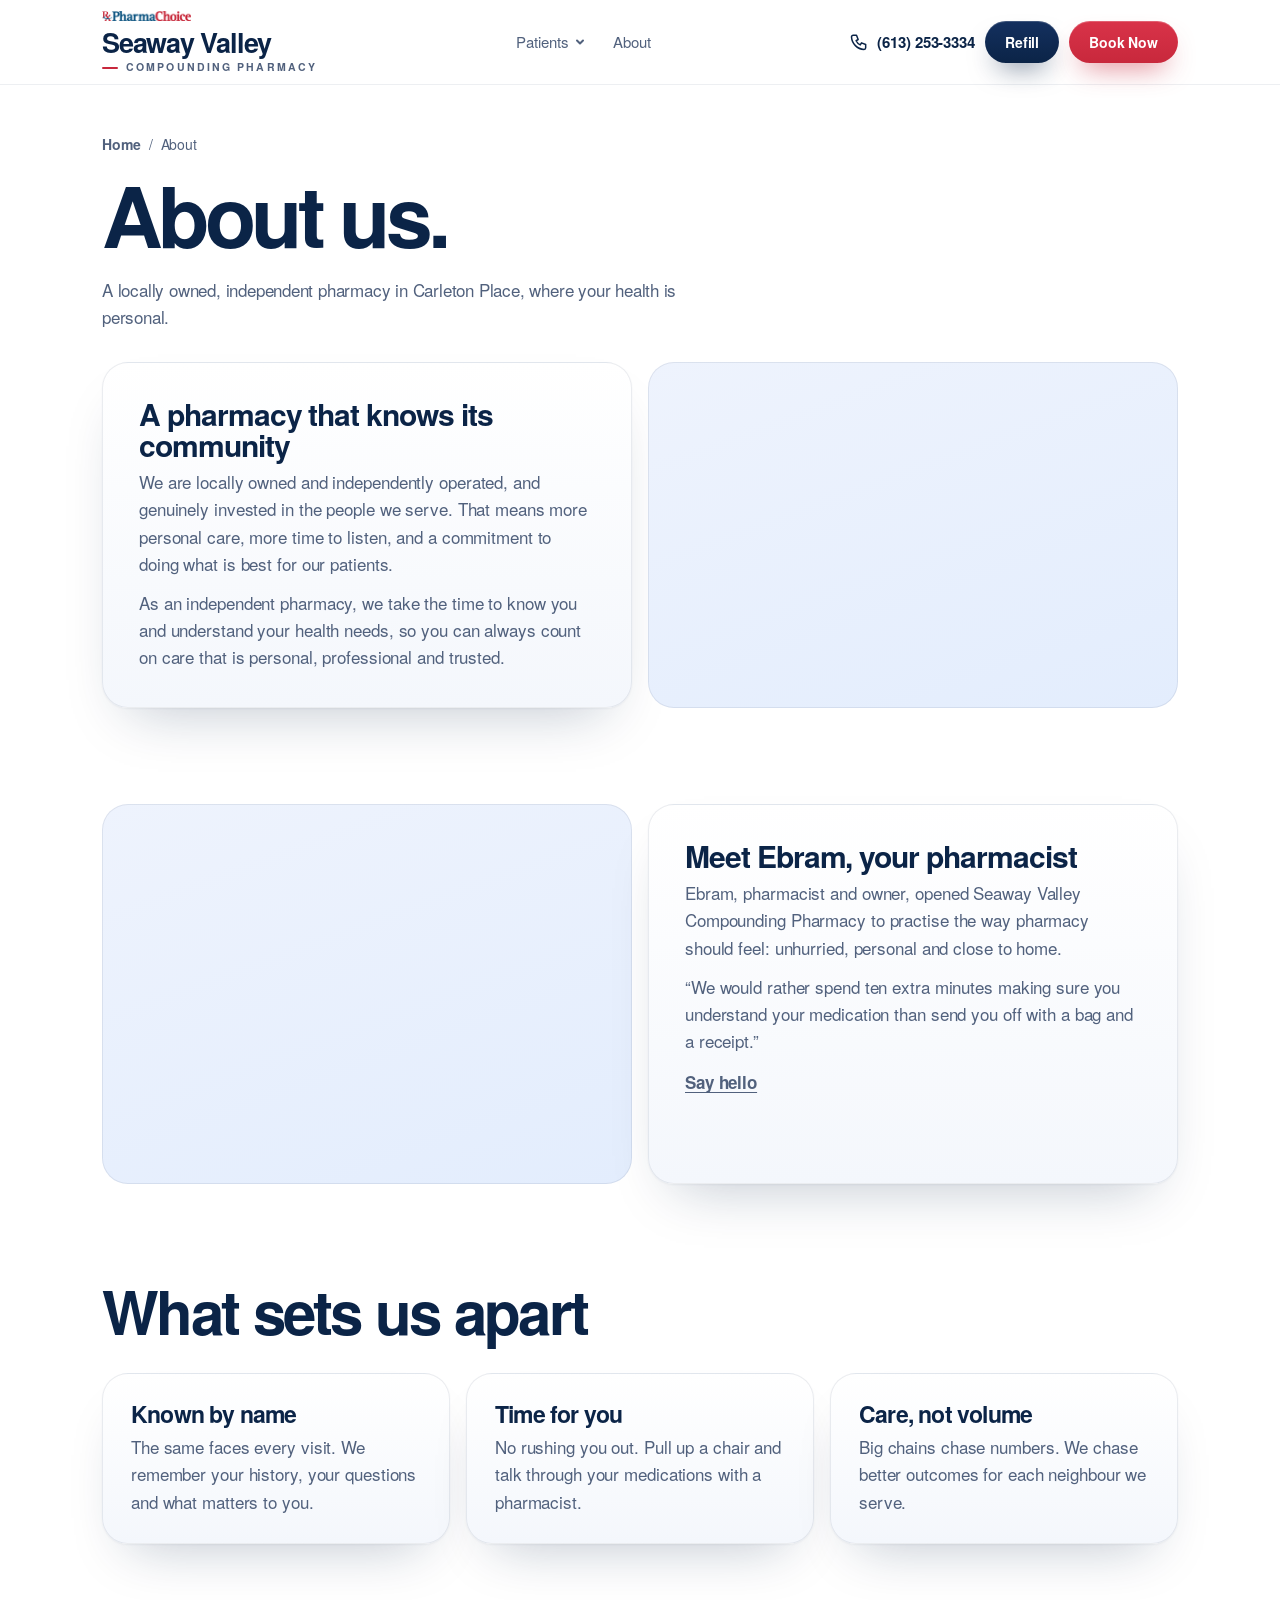
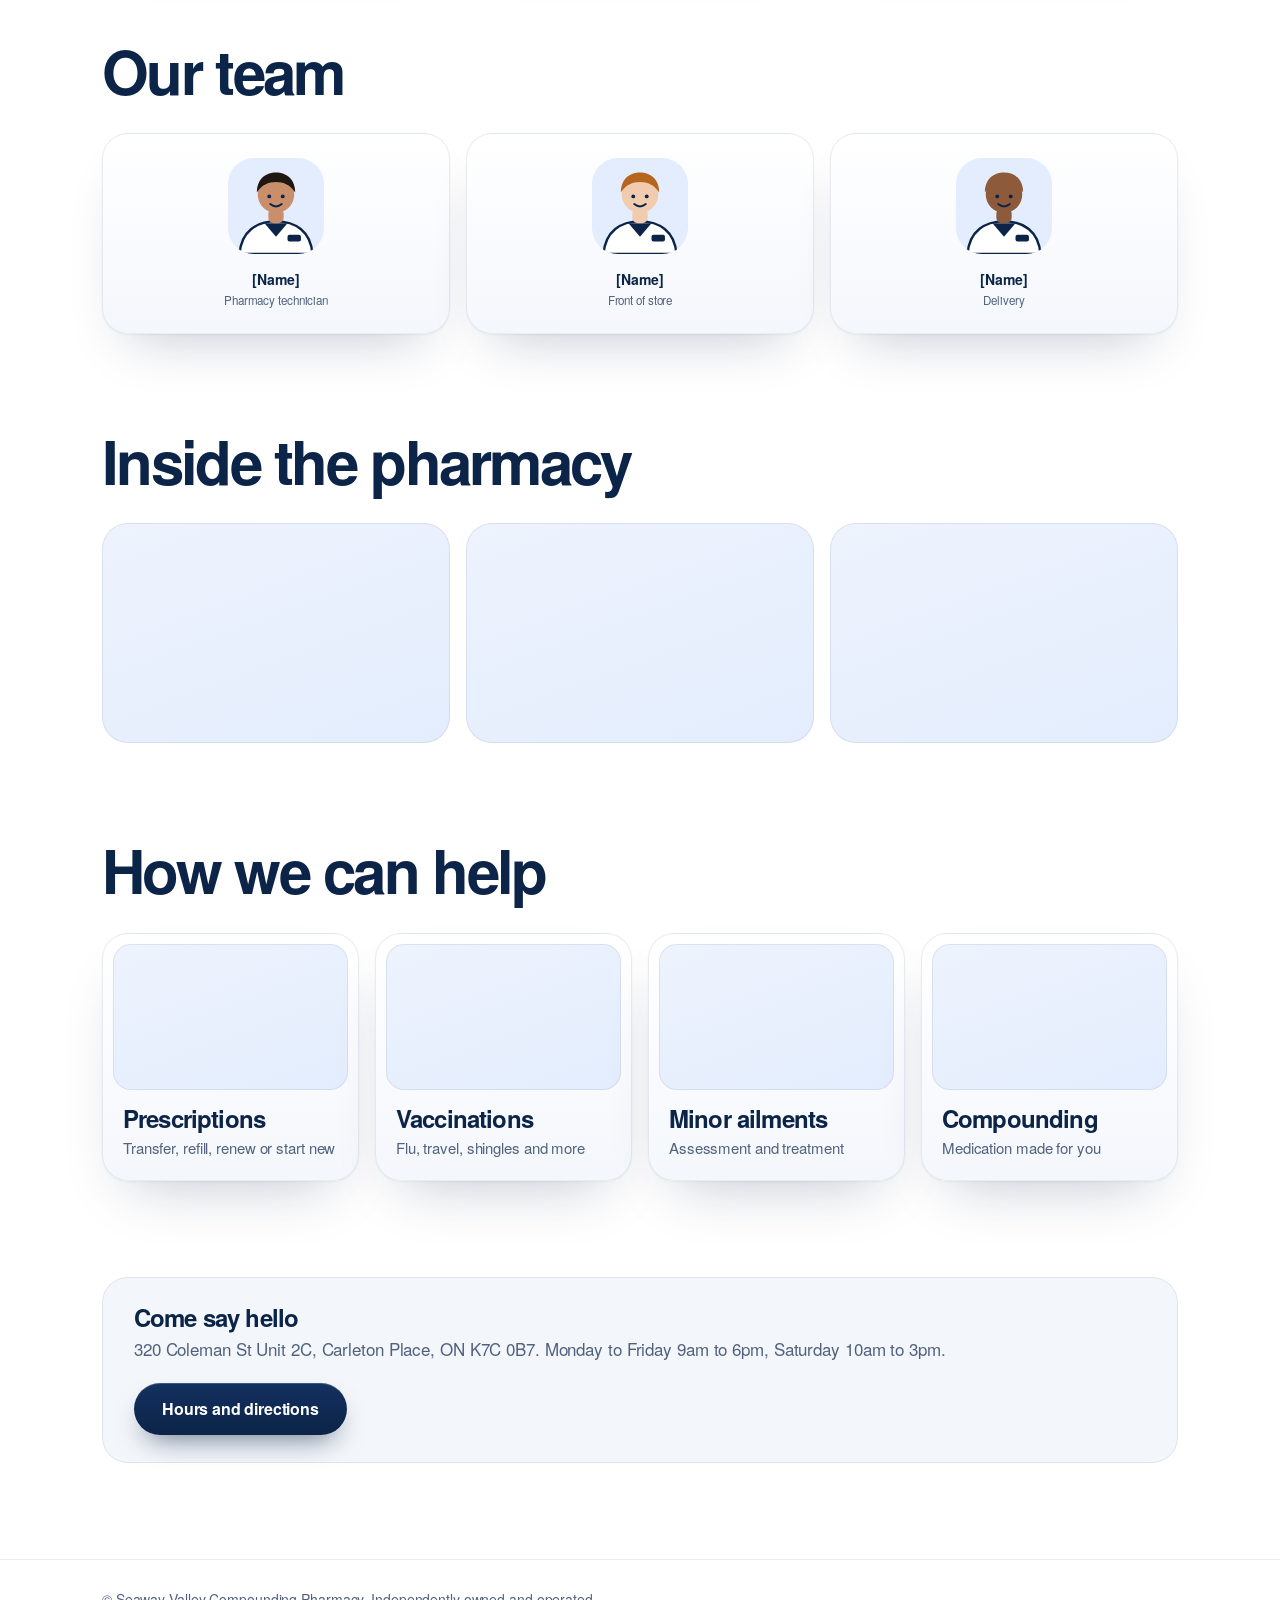
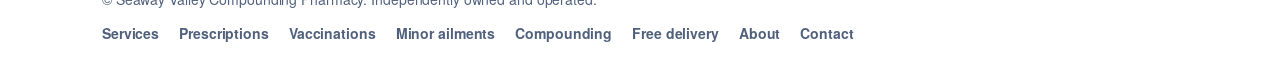
==== about.html @ 81c473bd "Draft: About page; About nav item now a plain link Co-Authored-By: Claude Sonnet 5.5 <noreply@anthro" ====
<!DOCTYPE html>
<html lang="en">
<head>
<meta charset="utf-8">
<meta name="viewport" content="width=device-width, initial-scale=1, viewport-fit=cover">
<title>About | Seaway Valley Compounding Pharmacy</title>
<meta name="description" content="About Seaway Valley Compounding Pharmacy, a locally owned and independent pharmacy in Carleton Place, Ontario.">
<link rel="stylesheet" href="site.css">
</head>
<body>
<svg width="0" height="0" style="position:absolute" aria-hidden="true"><defs>
<symbol id="av" viewBox="0 0 100 100"><path d="M12 100c2-24 18-34 38-34s36 10 38 34z" fill="#fff" stroke="#0B2447" stroke-width="2.5"/><path d="M38 68l12 14 12-14z" fill="#0B2447"/><rect x="42" y="52" width="16" height="16" rx="6" style="fill:var(--skin)"/><circle cx="50" cy="38" r="19" style="fill:var(--skin)"/><path d="M30 36c0-14 9-21 20-21s20 7 20 21c-5-8-12-11-20-11s-15 3-20 11z" style="fill:var(--hair)"/><circle cx="43" cy="40" r="2" fill="#0B2447"/><circle cx="57" cy="40" r="2" fill="#0B2447"/><path d="M44 48q6 5 12 0" stroke="#0B2447" stroke-width="2" fill="none" stroke-linecap="round"/><rect x="62" y="80" width="14" height="7" rx="2" fill="#0B2447"/></symbol>
<symbol id="bottle" viewBox="0 0 160 200"><g transform="translate(66,16)"><rect class="pl" x="-9" y="-5" width="18" height="10" rx="5" fill="#6FA3F5" stroke="currentColor" stroke-width="2"/></g><g transform="translate(88,10)"><rect class="pl d1" x="-9" y="-5" width="18" height="10" rx="5" fill="#E10600"/></g><g transform="translate(100,22)"><rect class="pl d2" x="-9" y="-5" width="18" height="10" rx="5" fill="#fff" stroke="currentColor" stroke-width="2"/></g><g class="bob"><rect x="118" y="12" width="36" height="22" rx="6" fill="#0B2447" transform="rotate(12 136 23)"/></g><rect x="30" y="62" width="100" height="124" rx="16" fill="#fff" fill-opacity=".75" stroke="currentColor" stroke-width="3"/><rect x="40" y="52" width="80" height="14" rx="6" fill="#0B2447"/><rect x="44" y="98" width="72" height="56" rx="6" fill="#0B2447"/><text x="80" y="134" text-anchor="middle" font-family="Fraunces,Georgia,serif" font-size="26" fill="#fff">Rx</text><rect x="60" y="143" width="40" height="3" fill="#E10600"/><circle cx="52" cy="172" r="6" fill="#6FA3F5"/><circle cx="72" cy="174" r="6" fill="#fff" stroke="currentColor" stroke-width="2"/><circle cx="94" cy="172" r="6" fill="#6FA3F5"/><circle cx="112" cy="174" r="6" fill="#fff" stroke="currentColor" stroke-width="2"/></symbol>
<symbol id="flask" viewBox="0 0 100 100"><path d="M27 62h46l11 20c3 6 0 10-6 10H22c-6 0-9-4-6-10z" fill="#6FA3F5"/><path d="M40 14h20v26l24 42c3 6 0 10-6 10H22c-6 0-9-4-6-10l24-42z" fill="none" stroke="currentColor" stroke-width="3" stroke-linejoin="round"/><circle class="b2" cx="40" cy="84" r="3" fill="#fff"/><circle class="b2 d1" cx="54" cy="86" r="3" fill="#fff"/><circle class="b2 d2" cx="66" cy="84" r="3" fill="#fff"/></symbol>
<symbol id="syr" viewBox="0 0 100 100"><g transform="rotate(-35 50 50)"><line x1="4" y1="50" x2="22" y2="50" stroke="currentColor" stroke-width="3" stroke-linecap="round"/><rect x="22" y="40" width="46" height="20" rx="4" fill="#fff" stroke="currentColor" stroke-width="3"/><rect x="26" y="44" width="30" height="12" fill="#6FA3F5"/><g class="pg"><rect x="56" y="43" width="8" height="14" fill="#0B2447"/><line x1="64" y1="50" x2="84" y2="50" stroke="currentColor" stroke-width="3"/><rect x="82" y="40" width="5" height="20" rx="2" fill="currentColor"/></g><circle class="dr" cx="4" cy="58" r="3" fill="#6FA3F5"/></g></symbol>
<symbol id="ecg" viewBox="0 0 100 100"><path d="M6 54h20l8-24 12 46 10-32 6 10h32" fill="none" stroke="currentColor" stroke-width="3" stroke-linecap="round" stroke-linejoin="round" opacity=".2"/><path class="ecg" pathLength="100" d="M6 54h20l8-24 12 46 10-32 6 10h32" fill="none" stroke="currentColor" stroke-width="4" stroke-linecap="round" stroke-linejoin="round"/></symbol>
<symbol id="clip" viewBox="0 0 100 100"><rect x="24" y="16" width="52" height="70" rx="8" fill="#fff" stroke="currentColor" stroke-width="3"/><rect x="38" y="10" width="24" height="12" rx="4" fill="#0B2447"/><path d="M54 42h14M54 58h14M54 74h14" stroke="currentColor" stroke-width="3" stroke-linecap="round" opacity=".35"/><g fill="none" stroke="#0B2447" stroke-width="4" stroke-linecap="round" stroke-linejoin="round"><path class="ck" pathLength="1" d="M33 40l5 5 9-10"/><path class="ck d1" pathLength="1" d="M33 56l5 5 9-10"/><path class="ck d2" pathLength="1" d="M33 72l5 5 9-10"/></g></symbol>
<symbol id="van" viewBox="0 0 100 100"><path class="rd" d="M0 78h100" stroke="currentColor" stroke-width="3" stroke-dasharray="8 8" opacity=".4"/><g class="bob"><rect x="14" y="36" width="48" height="32" rx="5" fill="#0B2447"/><path d="M62 46h14l10 10v12H62z" fill="#0B2447"/><path d="M68 50h7l6 6H68z" fill="#E3EDFD"/><path d="M38 44v16M30 52h16" stroke="#E10600" stroke-width="3"/></g><circle cx="30" cy="70" r="7" fill="currentColor"/><circle cx="72" cy="70" r="7" fill="currentColor"/></symbol>
</defs></svg>

<header><div class="wrap nav">
  <a class="logo" href="index.html" aria-label="Seaway Valley Compounding Pharmacy home"><span class="lg"><img class="lg-pc" src="[data-uri]" alt="PharmaChoice"><span class="lg-n">Seaway Valley</span><span class="lg-s">Compounding Pharmacy</span></span></a>
  <nav class="menu" id="menu" aria-label="Main">
    <div class="dw"><button class="dt" type="button" aria-expanded="false" aria-haspopup="true">Patients<svg viewBox="0 0 10 10"><path d="M2 3.5l3 3 3-3"/></svg></button>
      <div class="dm"><a href="services.html">Services</a><a href="prescriptions.html">Prescriptions</a><a href="vaccinations.html">Vaccinations</a><a href="minor-ailments.html">Minor ailments</a><a href="compounding.html">Compounding</a><a href="free-delivery.html">Free delivery</a></div></div>
    <div class="dw"><a class="dt dl" href="about.html">About</a></div>
    <a class="mobonly first" href="prescriptions.html#refill">Refill a prescription</a><a class="mobonly" href="tel:+16132533334">Call (613) 253-3334</a>
  </nav>
  <div class="navr">
    <a class="navtel" href="tel:+16132533334" aria-label="Call (613) 253-3334"><svg viewBox="0 0 24 24"><path d="M5 4h4l2 5-2.5 1.5a11 11 0 0 0 5 5L15 13l5 2v4a2 2 0 0 1-2 2A16 16 0 0 1 3 6a2 2 0 0 1 2-2z"/></svg><span>(613) 253-3334</span></a>
    <a class="btn pri sm rf-b" href="prescriptions.html#refill">Refill</a>
    <a class="btn bn sm" href="services.html#book">Book Now</a>
    <button class="burger" id="burger" type="button" aria-label="Menu" aria-expanded="false" aria-controls="menu"><svg viewBox="0 0 24 24"><path d="M4 7h16M4 12h16M4 17h16"/></svg></button>
  </div>
</div></header>

<main id="top">
<section class="phero"><div class="wrap"><p class="crumb"><a href="index.html">Home</a><span aria-hidden="true">/</span>About</p><h1>About us.</h1><p class="lead">A locally owned, independent pharmacy in Carleton Place, where your health is personal.</p></div></section><section style="padding-top:0"><div class="wrap"><div class="split"><div class="card big"><h3>A pharmacy that knows its community</h3><p>We are locally owned and independently operated, and genuinely invested in the people we serve. That means more personal care, more time to listen, and a commitment to doing what is best for our patients.</p><p>As an independent pharmacy, we take the time to know you and understand your health needs, so you can always count on care that is personal, professional and trusted.</p></div><div class="phimg" role="img" aria-label="Photo placeholder"></div></div></div></section><section style="padding-top:0"><div class="wrap"><div class="split rev"><div class="phimg tall" role="img" aria-label="Photo of your pharmacist (coming soon)"></div><div class="card big"><h3>Meet Ebram, your pharmacist</h3><p>Ebram, pharmacist and owner, opened Seaway Valley Compounding Pharmacy to practise the way pharmacy should feel: unhurried, personal and close to home.</p><p>&ldquo;We would rather spend ten extra minutes making sure you understand your medication than send you off with a bag and a receipt.&rdquo;</p><p style="margin-top:14px"><a class="tl" href="index.html#contact">Say hello</a></p></div></div></div></section><section style="padding-top:0"><div class="wrap"><div class="sec-h"><h2>What sets us apart</h2></div><div class="cards c3" style="margin-top:32px"><div class="card"><h3>Known by name</h3><p>The same faces every visit. We remember your history, your questions and what matters to you.</p></div><div class="card"><h3>Time for you</h3><p>No rushing you out. Pull up a chair and talk through your medications with a pharmacist.</p></div><div class="card"><h3>Care, not volume</h3><p>Big chains chase numbers. We chase better outcomes for each neighbour we serve.</p></div></div></div></section><section style="padding-top:0"><div class="wrap"><div class="sec-h"><h2>Our team</h2></div><div class="aboutcrew" style="margin-top:32px"><div class="crew">
      <figure><svg viewBox="0 0 100 100" style="--skin:#C98F6B;--hair:#1F1712" aria-hidden="true"><use href="#av"/></svg><figcaption>[Name]<small>Pharmacy technician</small></figcaption></figure>
      <figure><svg viewBox="0 0 100 100" style="--skin:#F1CBAE;--hair:#B5651D" aria-hidden="true"><use href="#av"/></svg><figcaption>[Name]<small>Front of store</small></figcaption></figure>
      <figure><svg viewBox="0 0 100 100" style="--skin:#8D5A3C;--hair:#8D5A3C" aria-hidden="true"><use href="#av"/></svg><figcaption>[Name]<small>Delivery</small></figcaption></figure>
    </div></div></div></section><section style="padding-top:0"><div class="wrap"><div class="sec-h"><h2>Inside the pharmacy</h2></div><div class="cards c3" style="margin-top:32px"><div class="phimg" role="img" aria-label="Photo placeholder"></div><div class="phimg" role="img" aria-label="Photo placeholder"></div><div class="phimg" role="img" aria-label="Photo placeholder"></div></div></div></section><section style="padding-top:0"><div class="wrap"><div class="sec-h"><h2>How we can help</h2></div><div class="svc4" style="margin-top:32px">
<a href="prescriptions.html"><span class="si" role="img" aria-label="Photo placeholder"></span><span class="sb"><h3>Prescriptions</h3><p>Transfer, refill, renew or start new</p></span></a>
<a href="vaccinations.html"><span class="si" role="img" aria-label="Photo placeholder"></span><span class="sb"><h3>Vaccinations</h3><p>Flu, travel, shingles and more</p></span></a>
<a href="minor-ailments.html"><span class="si" role="img" aria-label="Photo placeholder"></span><span class="sb"><h3>Minor ailments</h3><p>Assessment and treatment</p></span></a>
<a href="compounding.html"><span class="si" role="img" aria-label="Photo placeholder"></span><span class="sb"><h3>Compounding</h3><p>Medication made for you</p></span></a>
</div></div></section><section style="padding-top:0"><div class="wrap"><div class="band"><div><h3>Come say hello</h3><p>320 Coleman St Unit 2C, Carleton Place, ON K7C 0B7. Monday to Friday 9am to 6pm, Saturday 10am to 3pm.</p></div><a class="btn pri" href="index.html#contact">Hours and directions</a></div></div></section>
</main>
<footer><div class="wrap fl"><span>© Seaway Valley Compounding Pharmacy. Independently owned and operated.</span><nav aria-label="Footer"><a href="services.html">Services</a><a href="prescriptions.html">Prescriptions</a><a href="vaccinations.html">Vaccinations</a><a href="minor-ailments.html">Minor ailments</a><a href="compounding.html">Compounding</a><a href="free-delivery.html">Free delivery</a><a href="about.html">About</a><a href="index.html#contact">Contact</a></nav></div></footer>
<script src="site.js" defer></script>
</body>
</html>
---- site.css ----
:root{--bg:#fff;--soft:#F3F6FA;--navy:#0B2447;--ink:#0B2447;--mute:#51617D;--line:#E1E7F0;--red:#E10600;--on-navy:#fff;
box-sizing:border-box;padding-top:env(safe-area-inset-top,0px);padding-bottom:env(safe-area-inset-bottom,0px)}
@media (prefers-color-scheme:dark){:root:not([data-theme="light"]){--bg:#08111F;--soft:#0E1A2E;--ink:#EAF0FA;--mute:#9FB0CA;--line:#1D2B45;--navy:#12315F}}
:root[data-theme="dark"]{--bg:#08111F;--soft:#0E1A2E;--ink:#EAF0FA;--mute:#9FB0CA;--line:#1D2B45;--navy:#12315F}
html{scroll-padding-top:env(safe-area-inset-top,0px);scroll-behavior:smooth}
*,*::before,*::after{box-sizing:border-box}
body{margin:0;background:var(--bg);color:var(--ink);font:400 17px/1.6 Manrope,system-ui,sans-serif;-webkit-font-smoothing:antialiased}
h1,h2,h3{font-family:Fraunces,Georgia,serif;font-weight:500;line-height:1.1;margin:0;letter-spacing:-.02em}
p{margin:0}a{color:inherit;text-decoration:none}
.wrap{max-width:1120px;margin:0 auto;padding:0 22px}
section{padding:72px 0}
:focus-visible{outline:3px solid var(--red);outline-offset:3px}

/* nav */
header{position:sticky;top:env(safe-area-inset-top,0px);z-index:10;background:color-mix(in srgb,var(--bg) 90%,transparent);backdrop-filter:blur(12px);border-bottom:1px solid var(--line)}
.nav{display:flex;align-items:center;justify-content:space-between;height:64px}
.logo{display:flex;align-items:center;gap:10px;font:600 19px Fraunces,Georgia,serif;letter-spacing:-.01em}
.logo svg{width:26px;height:26px}
.nav nav{display:none;gap:28px;font-size:15px;font-weight:500;color:var(--mute)}
.nav nav a:hover{color:var(--ink)}
.btn{display:inline-flex;align-items:center;justify-content:center;min-height:48px;padding:0 24px;border-radius:999px;font-weight:700;font-size:16px;transition:transform .2s,background .2s}
.btn.pri{background:var(--navy);color:#fff}.btn.pri:hover{transform:translateY(-2px)}
.btn.sec{border:1.5px solid var(--line);color:var(--ink)}.btn.sec:hover{border-color:var(--ink)}
.btn.sm{min-height:40px;padding:0 18px;font-size:14px}

/* hero */
.hero{padding:56px 0 40px}
.open{display:inline-flex;align-items:center;gap:8px;font-size:14px;font-weight:500;color:var(--mute);background:var(--soft);padding:6px 14px;border-radius:999px}
.open i{width:8px;height:8px;border-radius:50%;background:var(--red);animation:pulse 2s infinite}
@keyframes pulse{50%{opacity:.25}}
.hero h1{font-size:clamp(40px,10vw,76px);margin:22px 0 20px}
.names{position:relative;display:block;height:1.1em;overflow:hidden}
.names span{position:absolute;left:0;top:0;opacity:0;transform:translateY(60%);animation:nm 12s infinite}
.names span:nth-child(2){animation-delay:3s}.names span:nth-child(3){animation-delay:6s}.names span:nth-child(4){animation-delay:9s}
@keyframes nm{0%{opacity:0;transform:translateY(60%)}4%,22%{opacity:1;transform:none}27%,100%{opacity:0;transform:translateY(-60%)}}
.hero p.lead{font-size:19px;color:var(--mute);max-width:520px}
.cta{display:flex;flex-wrap:wrap;gap:12px;margin-top:30px}

/* reasons */
.tiles{display:grid;gap:16px;margin-top:36px}
.tile{background:var(--soft);border-radius:24px;padding:30px}
.tile h3{font-size:25px;margin-bottom:10px}.tile p{color:var(--mute)}
.tile svg{width:34px;height:34px;margin-bottom:22px;stroke:var(--navy);fill:none;stroke-width:1.6;stroke-linecap:round;stroke-linejoin:round}
@media (prefers-color-scheme:dark){:root:not([data-theme="light"]) .tile svg{stroke:#9CC0FF}}
:root[data-theme="dark"] .tile svg{stroke:#9CC0FF}
.sec-h{max-width:640px}.sec-h h2{font-size:clamp(32px,6vw,52px)}
.sec-h p{color:var(--mute);margin-top:14px}

/* compounding */
.comp{background:var(--navy);color:var(--on-navy);border-radius:32px;padding:40px 28px;display:grid;gap:36px;overflow:hidden}
.comp .tag{display:inline-block;font-size:14px;font-weight:700;padding:5px 14px;border:1.5px solid var(--red);color:#fff;border-radius:999px}
.comp h2{font-size:clamp(32px,6vw,54px);margin:18px 0 16px}
.comp p{color:#C5D3EA;max-width:480px}
.comp ul{list-style:none;padding:0;margin:22px 0 28px;display:grid;gap:10px;color:#fff}
.comp li{padding-left:26px;position:relative}
.comp li::before{content:"";position:absolute;left:0;top:.65em;width:12px;height:2px;background:#9CC0FF}
.btn.wht{background:#fff;color:var(--navy)}.btn.wht:hover{transform:translateY(-2px)}
.flask{width:min(100%,300px);margin:0 auto}
.wave{animation:slosh 5s ease-in-out infinite alternate}
.bub{animation:rise 4s ease-in infinite;opacity:0}
.bub:nth-of-type(2){animation-delay:1.3s}.bub:nth-of-type(3){animation-delay:2.6s}
@keyframes slosh{from{transform:translateX(-30px)}to{transform:translateX(0)}}
@keyframes rise{0%{transform:translateY(0);opacity:0}20%{opacity:.9}100%{transform:translateY(-110px);opacity:0}}

/* services */
.svc{display:grid;grid-template-columns:1fr 1fr;gap:12px;margin-top:36px}
.svc div{border:1.5px solid var(--line);border-radius:20px;padding:20px 18px;font-weight:700;font-size:16px;line-height:1.3;transition:border-color .2s,transform .2s}
.svc div:hover{border-color:var(--ink);transform:translateY(-3px)}
.svc small{display:block;font-weight:400;color:var(--mute);font-size:14px;margin-top:6px}

/* pharmacist */
.quote{background:var(--soft);border-radius:32px;padding:40px 28px}
.quote blockquote{margin:0;font:500 clamp(24px,5vw,38px)/1.25 Fraunces,Georgia,serif;letter-spacing:-.01em;max-width:780px}
.quote cite{display:block;margin-top:22px;font:500 15px Manrope,sans-serif;color:var(--mute);font-style:normal}

/* visit */
.visit{display:grid;gap:28px;border-top:1px solid var(--line);padding-top:48px}
.visit h3{font-size:22px;margin-bottom:8px}.visit p{color:var(--mute)}
footer{padding:28px 0 40px;color:var(--mute);font-size:14px;border-top:1px solid var(--line)}

@media (min-width:760px){
.nav nav{display:flex}
.tiles{grid-template-columns:repeat(3,1fr)}
.svc{grid-template-columns:repeat(3,1fr)}
.comp{grid-template-columns:1.2fr 1fr;padding:64px;align-items:center}
.quote{padding:72px}.visit{grid-template-columns:repeat(3,1fr)}
section{padding:96px 0}.hero{padding:96px 0 56px}
}
:root{--sky:#E3EDFD}
@media (prefers-color-scheme:dark){:root:not([data-theme="light"]){--sky:#14264A}}
:root[data-theme="dark"]{--sky:#14264A}
.lead2{color:var(--mute);max-width:520px}
.hero .wrap{display:grid;column-gap:48px;align-content:center}
.hero .wrap>*{grid-column:1;justify-self:start}
.hero .wrap>.store{width:100%;max-width:460px;margin-top:36px;justify-self:center}
.cl{animation:drift 16s ease-in-out infinite alternate}
@keyframes drift{to{transform:translateX(50px)}}
.sw{transform-origin:265px 178px;animation:sway 3s ease-in-out infinite alternate}
@keyframes sway{from{transform:rotate(-8deg)}to{transform:rotate(8deg)}}
.bob{animation:bob 3s ease-in-out infinite}
@keyframes bob{50%{transform:translateY(-5px)}}
.refill{background:var(--soft);border-radius:32px;padding:32px 24px;display:grid;gap:24px;align-items:center}
.refill .bt{width:130px;margin:0 auto}
.refill h2{font-size:clamp(32px,6vw,50px);margin-bottom:12px}
.rf{display:grid;gap:12px;margin-top:22px;max-width:480px}
.rf label{display:grid;gap:6px;font-weight:700;font-size:14px}
.rf input{font:inherit;font-weight:400;min-height:52px;padding:0 16px;border:1.5px solid var(--line);border-radius:14px;background:var(--bg);color:var(--ink);width:100%}
.chips{display:flex;gap:8px}
.chips button{flex:1;min-height:48px;border:1.5px solid var(--line);border-radius:999px;background:var(--bg);color:var(--ink);font:700 15px Manrope,sans-serif;cursor:pointer}
.chips button[aria-pressed=true]{background:var(--navy);color:#fff;border-color:var(--navy)}
.rf .btn{width:100%;border:0;cursor:pointer;font-family:inherit}
.msg{font-weight:500;padding:14px 16px;border-radius:14px;background:var(--bg);animation:open .4s}
.pl{transform-box:fill-box;transform-origin:center;opacity:0;animation:fall 3s ease-in infinite}
.b2{opacity:0;animation:rise2 2.6s ease-in infinite}
.d1{animation-delay:1s}.d2{animation-delay:2s}
@keyframes fall{0%{transform:translateY(0) rotate(0);opacity:0}15%,85%{opacity:1}100%{transform:translateY(110px) rotate(180deg);opacity:0}}
@keyframes rise2{0%{transform:translateY(0);opacity:0}30%{opacity:.9}100%{transform:translateY(-26px);opacity:0}}
.pg{animation:push 1.8s ease-in-out infinite alternate}
@keyframes push{to{transform:translateX(-14px)}}
.dr{animation:drip 1.8s ease-in infinite}
@keyframes drip{0%,40%{transform:translateY(0);opacity:0}55%{opacity:1}100%{transform:translateY(22px);opacity:0}}
.ecg{stroke-dasharray:100;animation:ecg 2.4s linear infinite}
@keyframes ecg{0%{stroke-dashoffset:100}60%{stroke-dashoffset:0}100%{stroke-dashoffset:-100}}
.ck{stroke-dasharray:1;stroke-dashoffset:1;animation:tick 3.6s ease infinite}
@keyframes tick{0%{stroke-dashoffset:1}20%,80%{stroke-dashoffset:0}100%{stroke-dashoffset:1}}
.rd{animation:road 1s linear infinite}
@keyframes road{to{stroke-dashoffset:-16}}
.acc{margin-top:32px;border-top:1.5px solid var(--line)}
.acc details{border-bottom:1.5px solid var(--line)}
.acc summary{list-style:none;cursor:pointer;display:flex;justify-content:space-between;align-items:center;gap:16px;padding:22px 2px;font:500 clamp(22px,4vw,30px)/1.2 Fraunces,Georgia,serif;letter-spacing:-.01em}
.acc summary::-webkit-details-marker{display:none}
.acc summary small{display:block;font:400 15px Manrope,sans-serif;color:var(--mute);margin-top:4px;letter-spacing:0}
.pm{flex:none;width:40px;height:40px;border-radius:50%;border:1.5px solid var(--line);position:relative;transition:.3s}
.pm::before,.pm::after{content:"";position:absolute;left:11px;top:18px;width:16px;height:2px;background:var(--ink);transition:.3s}
.pm::after{transform:rotate(90deg)}
details[open] .pm{background:var(--navy);transform:rotate(180deg)}
details[open] .pm::before,details[open] .pm::after{background:#fff}
details[open] .pm::after{transform:rotate(0)}
.dd{display:flex;gap:20px;align-items:center;padding:0 2px 26px;animation:open .45s ease}
.dd p{color:var(--mute);max-width:560px}
.ill{flex:none;width:96px;height:96px;background:var(--sky);border-radius:24px}
@keyframes open{from{opacity:0;transform:translateY(-8px)}}
.team{display:grid;gap:36px;align-items:center}
.team h2{font-size:clamp(32px,6vw,52px);margin-bottom:14px}
.portrait{position:relative;background:linear-gradient(var(--sky),var(--soft));border-radius:999px 999px 32px 32px;padding:56px 36px 0;max-width:380px;width:100%;margin:0 auto;overflow:hidden;display:flex;align-items:flex-end}
.portrait svg{width:100%;display:block}
.hi{position:absolute;left:50%;top:26px;transform:translateX(-50%);background:var(--navy);color:#fff;padding:8px 16px;border-radius:999px;font-weight:700;font-size:14px;white-space:nowrap;animation:pop .6s .6s both}
@keyframes pop{from{opacity:0;transform:translate(-50%,10px) scale(.8)}}
.crew{display:grid;grid-template-columns:repeat(3,1fr);gap:14px;margin-top:30px}
.crew figure{margin:0;text-align:center}
.crew svg{width:100%;background:var(--sky);border-radius:20px;animation:bob 4s ease-in-out infinite}
.crew figure:nth-child(2) svg{animation-delay:.7s}.crew figure:nth-child(3) svg{animation-delay:1.4s}
.crew figcaption{font-weight:700;font-size:14px;margin-top:8px}.crew small{display:block;font-weight:400;color:var(--mute)}
@media (min-width:760px){
.hero .wrap>.store{grid-column:2;grid-row:1/6;margin:0;align-self:center}
.refill{grid-template-columns:.7fr 1.3fr;padding:56px;gap:48px}.refill .bt{width:100%;max-width:240px}
.team{grid-template-columns:.8fr 1fr;gap:64px}
}
.hero .wrap>img.store{height:auto;aspect-ratio:4/5;object-fit:cover;border-radius:28px;display:block}
.portrait.ph{padding:0;aspect-ratio:4/5}
.portrait.ph img{width:100%;height:100%;object-fit:cover;object-position:50% 30%;display:block}
.portrait .hi{top:auto;bottom:18px}
@media (prefers-reduced-motion:reduce){
*{animation:none!important;transition:none!important;scroll-behavior:auto!important}
.names span:first-child{opacity:1;transform:none}
}

/* --- edits: svg hero + logo image --- */
.hero .wrap>svg.store{height:auto;aspect-ratio:4/5;border-radius:28px;display:block;overflow:hidden}
.nav{height:76px}

/* --- edits: nav dropdowns, photos, ways, ready, contact --- */
.nav .menu{display:none;position:absolute;left:0;right:0;top:100%;flex-direction:column;background:var(--bg);border-bottom:1px solid var(--line);padding:6px 22px 18px;font-size:16px;font-weight:700;color:var(--ink)}
.nav .menu.is-open{display:flex}
.dw{display:block}
.dt{font:inherit;background:none;border:0;padding:12px 0 4px;cursor:pointer;display:flex;align-items:center;gap:6px;font-size:13px;letter-spacing:.06em;text-transform:uppercase;color:var(--mute)}
.dt svg{display:none;width:10px;height:10px;stroke:currentColor;fill:none;stroke-width:2;stroke-linecap:round;stroke-linejoin:round;transition:transform .2s}
.dm{display:grid;padding:0 0 6px}
.dm a{padding:9px 0;font-weight:500;font-size:16px;color:var(--ink)}
.navr{display:flex;align-items:center;gap:12px}
.navtel{display:inline-flex;align-items:center;gap:8px;font-weight:700;font-size:15px;white-space:nowrap}
.navtel svg{width:20px;height:20px;stroke:currentColor;fill:none;stroke-width:1.8;stroke-linecap:round;stroke-linejoin:round}
.navtel span{display:none}
.burger{width:44px;height:44px;border:1.5px solid var(--line);border-radius:50%;background:none;color:var(--ink);display:inline-flex;align-items:center;justify-content:center;cursor:pointer;padding:0}
.burger svg{width:20px;height:20px;stroke:currentColor;stroke-width:2;stroke-linecap:round;fill:none}
@media (min-width:560px){.navtel span{display:inline}}
@media (min-width:760px){
.burger{display:none}
.nav .menu{display:flex;position:static;flex-direction:row;gap:4px;background:none;border:0;padding:0;font-size:15px;font-weight:500;color:var(--mute)}
.dw{position:relative;display:flex;align-items:center;height:76px}
.dt{padding:0 12px;height:100%;font-size:15px;letter-spacing:0;text-transform:none;font-weight:500}
.dt svg{display:block}
.dw:hover .dt,.dw.is-open .dt{color:var(--ink)}
.dw:hover .dt svg,.dw.is-open .dt svg{transform:rotate(180deg)}
.dm{display:none;position:absolute;top:calc(100% - 12px);left:0;min-width:280px;background:var(--bg);border:1px solid var(--line);border-radius:18px;padding:8px;box-shadow:0 18px 40px -18px rgba(11,36,71,.35)}
.dw:hover .dm,.dw.is-open .dm{display:grid}
.dm a{padding:10px 14px;border-radius:12px}
.dm a:hover{background:var(--soft)}
}
/* photos */
.photos{padding:24px 0 0}
.ph3{display:grid;gap:14px}
.ph3 figure{margin:0;aspect-ratio:4/3;border-radius:24px;background:linear-gradient(160deg,var(--sky),var(--soft));border:1.5px dashed var(--line);overflow:hidden}
.ph3 figure img{width:100%;height:100%;object-fit:cover;display:block}
@media (min-width:760px){.ph3{grid-template-columns:repeat(3,1fr)}}
/* four ways */
.ways{display:grid;gap:16px;margin-top:36px}
.way{display:flex;flex-direction:column;background:var(--soft);border-radius:24px;overflow:hidden;transition:transform .2s}
.way:hover{transform:translateY(-4px)}
.way .wimg{background:var(--sky);aspect-ratio:8/5}
.way .wimg svg{width:100%;height:100%;display:block}
.way .wb{padding:22px 22px 24px;display:flex;flex-direction:column;gap:8px;flex:1}
.way h3{font-size:22px}
.way p{color:var(--mute);font-size:15px;line-height:1.5}
.way .go{margin-top:auto;padding-top:10px;font-weight:700;font-size:15px}
@media (min-width:600px){.ways{grid-template-columns:repeat(2,1fr)}}
@media (min-width:1000px){.ways{grid-template-columns:repeat(4,1fr)}}
/* ready */
.ready{background:var(--navy);color:#fff;border-radius:32px;padding:56px 28px;text-align:center}
.ready h2{font-size:clamp(32px,6vw,54px);max-width:720px;margin:0 auto 16px}
.ready p{color:#C5D3EA;max-width:560px;margin:0 auto}
.ready .cta{justify-content:center;margin-top:32px}
.btn.ghost{border:1.5px solid rgba(255,255,255,.55);color:#fff}
.btn.ghost:hover{border-color:#fff;transform:translateY(-2px)}
@media (min-width:760px){.ready{padding:88px 64px}}
/* contact page */
.chero{padding:64px 0 24px}
.chero h1{font-size:clamp(40px,8vw,68px);margin-bottom:18px}
.cgrid{display:grid;gap:16px}
.cstack{display:grid;gap:16px;align-content:start}
.cbox{background:var(--soft);border-radius:24px;padding:24px 26px}
.cbox svg{width:30px;height:30px;margin-bottom:14px;stroke:var(--navy);fill:none;stroke-width:1.6;stroke-linecap:round;stroke-linejoin:round}
@media (prefers-color-scheme:dark){:root:not([data-theme="light"]) .cbox svg{stroke:#9CC0FF}}
:root[data-theme="dark"] .cbox svg{stroke:#9CC0FF}
.cbox h3{font-size:22px;margin-bottom:8px}
.cbox p,.cbox li{color:var(--mute)}
.cbox a{color:var(--ink);font-weight:700;overflow-wrap:anywhere;text-decoration:underline;text-underline-offset:3px;text-decoration-color:var(--line)}
.cbox a:hover{text-decoration-color:var(--ink)}
.hrs{list-style:none;margin:0;padding:0;display:grid;gap:4px}
.hrs li{display:flex;justify-content:space-between;gap:16px}
.cmap{border-radius:28px;overflow:hidden;border:1.5px solid var(--line);min-height:380px;background:var(--soft)}
.cmap iframe{width:100%;height:100%;min-height:380px;border:0;display:block}
@media (min-width:900px){.cgrid{grid-template-columns:1fr 1.15fr;align-items:stretch}.cmap,.cmap iframe{min-height:600px}}

/* reviews */
.stars{display:inline-flex;gap:3px;color:#F5A524}
.stars svg{width:18px;height:18px;fill:currentColor;display:block}
.rv-feat{background:var(--soft);border-radius:32px;padding:32px 26px;margin-top:36px}
.rv-top{display:flex;align-items:center;gap:14px;flex-wrap:wrap}
.rv-av{flex:none;width:48px;height:48px;border-radius:50%;background:var(--navy);color:#fff;display:grid;place-items:center;font:600 19px Fraunces,Georgia,serif}
.rv-who{display:grid;line-height:1.3}
.rv-who b{font-size:16px}
.rv-who small{color:var(--mute);font-size:14px}
.rv-top .stars{margin-left:auto}
.rv-feat blockquote{margin:22px 0 0;font:500 clamp(19px,2.4vw,24px)/1.55 Fraunces,Georgia,serif;letter-spacing:-.005em;max-width:880px}
.rv-src{display:block;margin-top:18px;font-size:14px;color:var(--mute)}
.rv-wrap{position:relative;margin-top:20px}
.rv-track{display:flex;align-items:flex-start;gap:16px;overflow-x:auto;scroll-snap-type:x mandatory;scrollbar-width:none;-webkit-overflow-scrolling:touch;padding:4px 0 6px}
.rv-track::-webkit-scrollbar{display:none}
.rv-card{flex:0 0 min(340px,86%);scroll-snap-align:start;background:var(--soft);border-radius:24px;padding:24px;display:flex;flex-direction:column;gap:14px}
.rv-card p{color:var(--ink);font-size:16px;line-height:1.55}
.rv-card .rv-av{width:40px;height:40px;font-size:16px}
.rv-card .rv-top{flex-wrap:wrap;row-gap:12px}.rv-card .rv-top .stars{margin-left:0;flex-basis:100%}
.rv-card .rv-who b{font-size:15px}
.rv-card .rv-who small{font-size:13px}
.rv-card .stars svg{width:15px;height:15px}
.rv-ctl{display:flex;justify-content:flex-end;gap:10px;margin-top:14px}
.rv-ctl button{width:44px;height:44px;border-radius:50%;border:1.5px solid var(--line);background:var(--bg);color:var(--ink);cursor:pointer;display:grid;place-items:center;padding:0;transition:border-color .2s}
.rv-ctl button:hover{border-color:var(--ink)}
.rv-ctl svg{width:18px;height:18px;stroke:currentColor;fill:none;stroke-width:2;stroke-linecap:round;stroke-linejoin:round}
@media (min-width:760px){.rv-feat{padding:48px 52px}}

/* ===== v3: logo, nav, services, booking ===== */
[hidden]{display:none!important}
html{scroll-padding-top:96px}
.nav{height:84px}
.logo{display:flex;align-items:center}
.lg{display:inline-grid;gap:6px;justify-items:start}
.logo .lg-pc{height:10px;width:auto;justify-self:start;display:block;background:none;padding:0;border-radius:0;margin-bottom:2px}
.lg-n{font-family:Fraunces,Georgia,serif;font-weight:600;font-size:27px;line-height:1;letter-spacing:-.015em;color:#0B2447;white-space:nowrap;font-variation-settings:"opsz" 72}
.lg-s{display:flex;align-items:center;gap:8px;font-family:Manrope,system-ui,sans-serif;font-weight:700;font-size:10.5px;line-height:1;letter-spacing:.2em;text-transform:uppercase;color:#51617D;white-space:nowrap}
.lg-s::before{content:"";flex:none;width:16px;height:2px;border-radius:2px;background:#C8283C}
@media (prefers-color-scheme:dark){:root:not([data-theme="light"]) .lg{background:#fff;border-radius:10px;padding:7px 11px}}
:root[data-theme="dark"] .lg{background:#fff;border-radius:10px;padding:7px 11px}
@media (max-width:420px){.logo .lg-pc{height:8.5px}.lg-n{font-size:21px}.lg-s{font-size:8.6px;letter-spacing:.16em;gap:6px}.lg-s::before{width:11px}.nav{height:72px}}
.dm a{white-space:nowrap}
@media (min-width:760px){.dw{height:84px}.dm{min-width:370px}}
.navr{gap:10px}
.btn.bn{background:#C8283C;color:#fff}.btn.bn:hover{transform:translateY(-2px)}
.navtel span{display:none}
@media (min-width:900px){.navtel span{display:inline}}
.mobonly{display:none}
@media (max-width:559px){
.navr .rf-b,.navr .navtel{display:none}
.mobonly{display:block;padding:11px 0;font-weight:500;font-size:16px;color:var(--ink)}
.mobonly.first{margin-top:10px;border-top:1px solid var(--line);padding-top:16px}
}

/* services rich content */
.dd.rich{align-items:flex-start}
.dc{min-width:0}
.dc p{color:var(--mute);max-width:660px}
.dc p+p{margin-top:12px}
.dc h4{font:700 13px/1.2 Manrope,sans-serif;letter-spacing:.08em;text-transform:uppercase;color:var(--ink);margin:22px 0 10px}
.cats{margin:0;display:grid;gap:12px;max-width:680px}
.cats dt{font-weight:700;color:var(--ink)}
.cats dd{margin:2px 0 0;color:var(--mute)}
.pills{list-style:none;margin:0;padding:0;display:flex;flex-wrap:wrap;gap:8px;max-width:680px}
.pills li{background:var(--soft);border:1.5px solid var(--line);border-radius:999px;padding:6px 14px;font-weight:700;font-size:14px;line-height:1.35}
.bl{list-style:none;margin:0;padding:0;display:grid;gap:10px;max-width:680px}
.bl li{padding-left:22px;position:relative;color:var(--mute)}
.bl li::before{content:"";position:absolute;left:0;top:.75em;width:10px;height:2px;background:var(--navy)}
.bl b{color:var(--ink)}
.fine{font-size:14px;color:var(--mute);border-left:3px solid var(--line);padding-left:12px;margin-top:16px!important}
.dc .btn{margin-top:18px}
.dc a.tl{text-decoration:underline;text-underline-offset:3px;color:var(--ink);font-weight:700}
@media (max-width:640px){.dd.rich{flex-direction:column;gap:14px}}

/* beaker bubbles in the compounding card */
.bbl{opacity:0;animation:bbup 3.4s ease-in infinite}
@keyframes bbup{0%{transform:translateY(0);opacity:0}20%{opacity:.95}100%{transform:translateY(-46px);opacity:0}}
.drp{animation:drp 2.4s ease-in infinite;opacity:0}
@keyframes drp{0%{transform:translateY(0);opacity:0}15%{opacity:1}80%{transform:translateY(26px);opacity:1}100%{transform:translateY(30px);opacity:0}}

/* booking */
.bk{margin-top:32px}
.bkb{padding:6px 2px 32px;animation:open .45s ease}
.bk-cat{font:700 13px/1.2 Manrope,sans-serif;letter-spacing:.08em;text-transform:uppercase;color:var(--mute);margin:28px 0 12px}
.bk-pick>.bk-cat:first-child{margin-top:6px}
.bk-grid{display:grid;grid-template-columns:repeat(auto-fill,minmax(148px,1fr));gap:12px}
.bk-it{display:flex;flex-direction:column;align-items:center;gap:10px;text-align:center;background:var(--bg);border:1.5px solid var(--line);border-radius:20px;padding:16px 10px 14px;color:var(--ink);font:700 14.5px/1.25 Manrope,system-ui,sans-serif;cursor:pointer;transition:border-color .2s,transform .2s}
.bk-it:hover{border-color:var(--ink);transform:translateY(-3px)}
.bk-ic{display:block;flex:none}
.bk-ic svg{width:62px;height:62px;display:block}
.bk-form{max-width:720px;margin:0 auto;scroll-margin-top:110px}
.bk-top{display:flex;align-items:center;justify-content:space-between;gap:14px;flex-wrap:wrap;margin-bottom:18px}
.bk-x{background:none;border:0;color:var(--mute);font:700 14px Manrope,system-ui,sans-serif;cursor:pointer;padding:8px 0}
.bk-x:hover{color:var(--ink)}
.bk-ttl{display:flex;align-items:center;gap:12px}
.bk-ttl .bk-ic svg{width:50px;height:50px}
.bk-ttl b{display:block;font:500 22px/1.15 Fraunces,Georgia,serif}
.bk-ttl small{color:var(--mute);font-size:13px}
.bk-prog{display:grid;gap:7px;font-size:13px;font-weight:700;color:var(--mute);margin-bottom:24px}
.bar{height:6px;border-radius:99px;background:var(--line);overflow:hidden}
.bar i{display:block;height:100%;background:var(--navy);border-radius:99px;transition:width .3s}
.fs{border:0;padding:0;margin:0 0 20px;min-width:0}
.fs legend{font:500 clamp(22px,3.4vw,28px)/1.2 Fraunces,Georgia,serif;letter-spacing:-.01em;padding:0;margin-bottom:6px;outline:none}
.fs legend.sm{font-size:21px}
.hint{font-size:14px;color:var(--mute);margin-bottom:14px}
.opts{display:grid;gap:10px}
.opt{display:flex;gap:12px;align-items:flex-start;padding:13px 16px;border:1.5px solid var(--line);border-radius:16px;cursor:pointer;background:var(--bg);font-weight:500;line-height:1.4;transition:border-color .15s,background .15s}
.opt:hover{border-color:var(--mute)}
.opt input{flex:none;width:20px;height:20px;margin:1px 0 0;accent-color:var(--navy)}
.opt:has(input:checked){border-color:var(--navy);background:var(--soft)}
.opt.long{font-size:14.5px;font-weight:400}
.oth,.fld input,.fld select,.fld textarea{font:inherit;font-weight:400;min-height:50px;padding:0 16px;border:1.5px solid var(--line);border-radius:14px;background:var(--bg);color:var(--ink);width:100%}
.oth{margin-top:2px}
.fld textarea{padding:12px 16px;min-height:90px;resize:vertical}
.fld{display:grid;gap:6px;font-weight:700;font-size:14px;margin-bottom:14px}
.fld small{font-weight:400;color:var(--mute)}
.row2{display:grid;gap:0 14px}
@media (min-width:600px){.row2{grid-template-columns:1fr 1fr}}
.sub{font:700 13px/1.2 Manrope,system-ui,sans-serif;letter-spacing:.08em;text-transform:uppercase;color:var(--mute);margin:8px 0 14px;outline:none}
.err{background:color-mix(in srgb,var(--red) 12%,var(--bg));border:1.5px solid color-mix(in srgb,var(--red) 40%,var(--bg));border-radius:12px;padding:12px 14px;font-weight:700;font-size:14px;margin:6px 0 14px}
.bk-nav{display:flex;justify-content:space-between;gap:12px;margin-top:8px}
.bk-nav .btn{cursor:pointer;font-family:inherit}
.bk-nav .btn.pri{border:0}
.bk-nav .btn.sec{background:none;color:var(--ink)}
.bk-warn{background:var(--soft);border-left:4px solid var(--red);border-radius:12px;padding:12px 16px;font-size:14px;margin-top:18px}
.bk-911{font-size:13px;color:var(--mute);margin-top:20px;text-align:center}
.note{background:var(--soft);border-radius:12px;padding:12px 14px;font-size:14px;margin:14px 0 0}
.done{text-align:center;padding:20px 4px 4px}
.done .bk-ic svg{width:84px;height:84px;margin:0 auto}
.done h3{font-size:clamp(26px,4vw,34px);margin:16px 0 10px}
.done p{color:var(--mute);max-width:520px;margin:0 auto}
.done ul{list-style:none;padding:0;margin:20px auto 0;max-width:420px;text-align:left;display:grid;gap:8px;font-size:15px}
.done li{display:flex;justify-content:space-between;gap:16px;border-bottom:1px solid var(--line);padding-bottom:8px}
.done li span:first-child{color:var(--mute)}
.demo{background:var(--soft);border:1.5px dashed var(--mute);border-radius:12px;padding:12px 14px;font-size:14px;font-weight:700;margin:20px auto 0;max-width:520px}
.done .btn{margin-top:22px;cursor:pointer;font-family:inherit}

/* prescriptions */
.rxb{padding:0;animation:none;margin-top:36px}
.rxg{display:grid;gap:16px}
@media (min-width:600px){.rxg{grid-template-columns:repeat(2,1fr)}}
@media (min-width:1000px){.rxg{grid-template-columns:repeat(4,1fr)}}
.rx-it{display:flex;flex-direction:column;align-items:flex-start;gap:8px;text-align:left;background:var(--soft);border:1.5px solid transparent;border-radius:24px;padding:26px 24px 24px;color:var(--ink);font:inherit;cursor:pointer;transition:transform .2s,border-color .2s}
.rx-it:hover{transform:translateY(-4px);border-color:var(--ink)}
.rx-it .bk-ic svg{width:84px;height:84px;margin-bottom:10px}
.rx-it h3{font-size:23px}
.rx-it p{color:var(--mute);font-size:15px;line-height:1.5}
.rx-it .go{margin-top:auto;padding-top:12px;font-weight:700;font-size:15px}
.gq{margin-bottom:18px}
.ql{font-weight:700;font-size:15px;margin:0 0 8px}
.ql small{font-weight:400;color:var(--mute)}
.gq .hint{margin:-4px 0 10px}
.fs>.fld,.fs>.row2{margin-top:0}

/* appointment time picker */
.slotpick{margin-bottom:6px}
.sp-days{display:grid;grid-template-columns:repeat(auto-fill,minmax(92px,1fr));gap:10px}
.sp-d{display:flex;flex-direction:column;align-items:center;gap:1px;padding:11px 6px;border:1.5px solid var(--line);border-radius:16px;background:var(--bg);color:var(--ink);font:inherit;cursor:pointer;line-height:1.25;transition:border-color .15s,background .15s}
.sp-d b{font-size:13px;letter-spacing:.04em;text-transform:uppercase;color:var(--mute)}
.sp-d span{font-weight:700;font-size:16px}
.sp-d small{font-size:12px;color:var(--mute)}
.sp-d:hover,.sp-t:hover{border-color:var(--mute)}
.sp-d.on,.sp-t.on{border-color:var(--navy);background:var(--navy);color:var(--on-navy,#fff)}
.sp-d.on b,.sp-d.on small{color:inherit;opacity:.85}
.sp-more{margin-top:12px;background:none;border:0;color:var(--ink);font:700 14px Manrope,system-ui,sans-serif;text-decoration:underline;text-underline-offset:3px;cursor:pointer;padding:8px 0}
.sp-times{display:grid;grid-template-columns:repeat(auto-fill,minmax(98px,1fr));gap:10px}
.sp-t{padding:12px 6px;border:1.5px solid var(--line);border-radius:14px;background:var(--bg);color:var(--ink);font:700 15px Manrope,system-ui,sans-serif;cursor:pointer;transition:border-color .15s,background .15s}
.sp-sel{margin-top:16px;font-size:15px;min-height:1.4em}
.slotpick .btn{cursor:pointer;font-family:inherit}
#pmap{position:absolute;inset:0;z-index:0}
.cmap{position:relative}
.cmap #pmap{min-height:380px}
.mfb{position:absolute;inset:0;z-index:2;display:flex;flex-direction:column;align-items:center;justify-content:center;gap:10px;text-align:center;padding:24px;background:var(--soft)}
.mfb[hidden]{display:none!important}
.mfb b{font:500 21px/1.2 Fraunces,Georgia,serif}.mfb span{color:var(--mute)}
.mfb .mb{display:flex;gap:10px;flex-wrap:wrap;justify-content:center;margin-top:8px}
.mfb .btn{cursor:pointer}
.leaflet-container{font-family:Manrope,system-ui,sans-serif}
.mapimg{position:absolute;inset:0;display:block}
.mapimg img{width:100%;height:100%;object-fit:cover;object-position:47% 48%;display:block}
.mapcta{position:absolute;left:50%;bottom:16px;transform:translateX(-50%);background:var(--navy,#0B2447);color:#fff;font-weight:700;font-size:14px;padding:11px 18px;border-radius:999px;box-shadow:0 2px 10px rgba(0,0,0,.3)}


@font-face{font-family:'Helvetica Embedded';font-weight:400 500;font-style:normal;font-display:swap;src:url([data-uri]) format('woff')}
@font-face{font-family:'Helvetica Embedded';font-weight:600 800;font-style:normal;font-display:swap;src:url([data-uri]) format('woff')}
/* ================= OPTION A: modern modules (design layer only) ================= */
@property --sp{syntax:'<number>';inherits:false;initial-value:0}
:root{--hf:"Helvetica Embedded","Helvetica Neue",Helvetica,Arial,sans-serif;--r1:36px;--r2:26px;--ring:rgba(11,36,71,.08);--sh:0 1px 2px rgba(11,36,71,.05),0 28px 56px -28px rgba(11,36,71,.28)}
html body,html body *{font-family:var(--hf)!important}
body{font-size:17px;letter-spacing:-.006em;background:#fff}
h1,h2,h3{font-weight:700;letter-spacing:-.04em;line-height:1.02}
.sec-h h2,.refill h2,.comp h2,.ready h2,.team h2{font-size:clamp(34px,5.6vw,60px);letter-spacing:-.045em}
.sec-h p,.lead,.lead2{letter-spacing:-.012em}

/* glass header + scroll progress */
header{background:rgba(255,255,255,.72);-webkit-backdrop-filter:saturate(1.8) blur(20px);backdrop-filter:saturate(1.8) blur(20px);border-bottom:1px solid rgba(11,36,71,.07)}
header::after{content:"";position:absolute;left:0;bottom:-1px;height:2px;width:calc(var(--p,0)*100%);background:linear-gradient(90deg,#E10600,#C8283C);transition:width .1s linear}
.lg-n{font-weight:700;letter-spacing:-.045em;font-variation-settings:normal;font-size:27px}
.lg-s{letter-spacing:.2em}
.nav .menu{font-weight:500}
.dt{font-weight:500}
.dm{border-radius:22px;border:1px solid var(--ring);box-shadow:0 30px 60px -24px rgba(11,36,71,.4)}
.dm a{border-radius:14px;transition:background .2s,padding .2s}
.dm a:hover{background:var(--sky);padding-left:18px}

/* buttons: weighted pills with a light sweep */
.btn{position:relative;overflow:hidden;min-height:52px;padding:0 28px;font-weight:700;letter-spacing:-.01em;isolation:isolate;transition:transform .25s cubic-bezier(.2,.8,.2,1),box-shadow .25s}
.btn::after{content:"";position:absolute;inset:0;z-index:-1;background:linear-gradient(105deg,transparent 35%,rgba(255,255,255,.28) 50%,transparent 65%);transform:translateX(-120%);transition:transform .7s cubic-bezier(.2,.8,.2,1)}
.btn:hover::after{transform:translateX(120%)}
.btn.pri{background:linear-gradient(180deg,#14305F,#0B2447);box-shadow:0 1px 0 rgba(255,255,255,.18) inset,0 14px 28px -12px rgba(11,36,71,.65)}
.btn.pri:hover{transform:translateY(-3px);box-shadow:0 1px 0 rgba(255,255,255,.18) inset,0 22px 36px -14px rgba(11,36,71,.7)}
.btn.bn{background:linear-gradient(180deg,#D93349,#C8283C);box-shadow:0 1px 0 rgba(255,255,255,.22) inset,0 14px 28px -12px rgba(200,40,60,.7)}
.btn.bn:hover{transform:translateY(-3px)}
.btn.sec{background:rgba(255,255,255,.7);border:1.5px solid rgba(11,36,71,.14);-webkit-backdrop-filter:blur(8px);backdrop-filter:blur(8px)}
.btn.sec:hover{border-color:#0B2447;transform:translateY(-3px)}
.btn.wht{box-shadow:0 18px 30px -14px rgba(0,0,0,.5)}
.btn.sm{min-height:42px;padding:0 20px}

/* hero */
.hero{position:relative;overflow:hidden;padding:64px 0 56px}
.hero::before{content:"";position:absolute;inset:-20% -10% auto -10%;height:120%;z-index:0;pointer-events:none;
 background:radial-gradient(40% 40% at 78% 30%,rgba(111,163,245,.32),transparent 70%),radial-gradient(34% 36% at 18% 20%,rgba(227,237,253,.95),transparent 70%),radial-gradient(30% 30% at 62% 80%,rgba(225,6,0,.07),transparent 70%);
 animation:meshA 18s ease-in-out infinite alternate}
@keyframes meshA{to{transform:translate3d(3%,4%,0) scale(1.08)}}
.hero .wrap{position:relative;z-index:1}
.hero h1{font-size:clamp(46px,9.4vw,112px);letter-spacing:-.06em;line-height:.96;margin:26px 0 22px}
.open{background:rgba(255,255,255,.8);border:1px solid var(--ring);box-shadow:0 8px 20px -12px rgba(11,36,71,.4);font-weight:500;-webkit-backdrop-filter:blur(8px);backdrop-filter:blur(8px)}
.hero p.lead{font-size:20px;line-height:1.5}
.hero .wrap>svg.store{border-radius:44px;box-shadow:0 0 0 1px var(--ring),0 50px 90px -40px rgba(11,36,71,.55);transition:transform .25s ease-out;transform:perspective(1100px) rotateX(var(--rx,0deg)) rotateY(var(--ry,0deg));will-change:transform}
.photos{padding-top:40px}
.ph3 figure{border-radius:var(--r1);border:0;background:linear-gradient(160deg,var(--sky),#fff);box-shadow:inset 0 0 0 1px var(--ring)}

/* shared module surface + cursor spotlight */
.tile,.refill,.way,.rv-feat,.rv-card,.quote,.cbox,.bk-it,.rx-it,.cmap,.bkb,.acc{--sp:0;transition:--sp .35s ease,transform .35s cubic-bezier(.2,.8,.2,1),box-shadow .35s}
.tile,.way,.refill,.rv-feat,.rv-card,.quote,.cbox,.rx-it{
 border-radius:var(--r1);border:1px solid var(--ring);
 background:radial-gradient(360px circle at var(--mx,50%) var(--my,0%),rgba(31,78,156,calc(var(--sp)*.11)),transparent 65%),linear-gradient(180deg,#fff,#F4F7FC);
 box-shadow:0 1px 0 #fff inset,var(--sh)}
.tile:hover,.way:hover,.rv-card:hover,.cbox:hover,.rx-it:hover{--sp:1}
.refill,.rv-feat,.quote{--sp:0}
.refill:hover,.rv-feat:hover,.quote:hover{--sp:1}
.tile{padding:34px 30px}
.tile svg{width:56px;height:56px;padding:15px;margin-bottom:26px;background:var(--sky);border-radius:18px;stroke:#0B2447;transition:transform .4s cubic-bezier(.2,.8,.2,1),background .3s}
.tile:hover svg{transform:rotate(-8deg) scale(1.08);background:#0B2447;stroke:#fff}
.tile h3{font-size:27px;letter-spacing:-.035em}
.tiles{gap:18px}
@media (min-width:760px){.tiles{grid-template-columns:1.25fr 1fr 1fr}.tile:first-child{background:radial-gradient(360px circle at var(--mx,50%) var(--my,0%),rgba(31,78,156,calc(var(--sp)*.12)),transparent 65%),linear-gradient(160deg,#EAF1FD,#fff)}}

/* refill module */
.refill{padding:36px 26px}
.rf input{border-radius:16px;border:1.5px solid rgba(11,36,71,.14);background:#fff;transition:border-color .2s,box-shadow .2s}
.rf input:focus{outline:none;border-color:#0B2447;box-shadow:0 0 0 4px rgba(111,163,245,.35)}
.chips button{transition:background .2s,color .2s,transform .2s}
.chips button:hover{transform:translateY(-2px)}
.msg{border-radius:16px}

/* compounding: moving blue mesh */
.comp{border-radius:44px;border:0;position:relative;
 background:radial-gradient(60% 80% at 85% 10%,rgba(111,163,245,.45),transparent 60%),radial-gradient(50% 70% at 0% 100%,rgba(31,78,156,.7),transparent 65%),#0B2447;
 background-size:140% 140%;animation:meshB 14s ease-in-out infinite alternate;box-shadow:0 60px 100px -50px rgba(11,36,71,.8)}
@keyframes meshB{from{background-position:0% 0%,0% 100%,0 0}to{background-position:100% 30%,30% 70%,0 0}}
.comp .tag{background:rgba(255,255,255,.08);border:1px solid rgba(255,255,255,.25);font-weight:500}
.comp h2{letter-spacing:-.05em}
.comp li{transition:transform .25s}.comp li:hover{transform:translateX(6px)}

/* accordion as stacked panels */
.acc{border:0;margin-top:40px;display:grid;gap:12px;background:none}
.acc details{border:1px solid var(--ring);border-radius:var(--r2);background:linear-gradient(180deg,#fff,#F4F7FC);box-shadow:var(--sh);padding:0 26px;transition:box-shadow .3s,transform .3s}
.acc details:hover{transform:translateY(-2px)}
.acc details[open]{background:#fff;box-shadow:0 1px 0 #fff inset,0 40px 70px -34px rgba(11,36,71,.4)}
.acc summary{padding:26px 0;font-weight:700;letter-spacing:-.035em;font-size:clamp(22px,3.6vw,30px)}
.acc summary small{font-weight:400;letter-spacing:-.005em}
.pm{border-color:rgba(11,36,71,.18);transition:background .3s,transform .4s cubic-bezier(.2,.8,.2,1)}
.ill{border-radius:26px}
.pills li{background:var(--sky);border-color:transparent}

/* four ways */
.ways{gap:18px}
.way{overflow:hidden;transform:perspective(1000px) rotateX(var(--rx,0deg)) rotateY(var(--ry,0deg)) translateY(var(--ty,0px));will-change:transform}
.way:hover{--ty:-6px;transform:perspective(1000px) rotateX(var(--rx,0deg)) rotateY(var(--ry,0deg)) translateY(-6px)}
.way .wimg{background:linear-gradient(160deg,var(--sky),#fff);margin:10px 10px 0;border-radius:26px;overflow:hidden}
.way h3{font-size:24px;letter-spacing:-.035em}
.way .go{display:inline-flex;align-items:center;gap:8px;transition:gap .25s}
.way:hover .go{gap:14px}

/* reviews */
.rv-feat{padding:40px 30px}
.rv-av{background:linear-gradient(160deg,#1F4E9C,#0B2447)}
.rv-feat blockquote{font-weight:500;letter-spacing:-.02em;line-height:1.45}
.rv-card{border-radius:30px}
.rv-ctl button{transition:background .2s,color .2s,transform .2s}
.rv-ctl button:hover{background:#0B2447;color:#fff;transform:scale(1.06)}

/* team */
.portrait{border-radius:999px 999px 44px 44px;box-shadow:0 50px 90px -46px rgba(11,36,71,.6)}
.hi{box-shadow:0 14px 28px -10px rgba(11,36,71,.6)}
.crew svg{border-radius:26px}
.quote{border-radius:44px;padding:44px 30px}
.quote blockquote{font-weight:600;letter-spacing:-.035em;line-height:1.18}

/* ready + contact */
.ready{border-radius:44px;position:relative;background:radial-gradient(60% 90% at 50% 0%,rgba(111,163,245,.4),transparent 65%),#0B2447;box-shadow:0 60px 100px -50px rgba(11,36,71,.8)}
.btn.ghost{background:rgba(255,255,255,.06);-webkit-backdrop-filter:blur(8px);backdrop-filter:blur(8px)}
.cbox{padding:28px}
.cbox svg{width:52px;height:52px;padding:14px;background:var(--sky);border-radius:16px}
.cmap{border-radius:var(--r1);box-shadow:var(--sh)}
footer{border-top:1px solid var(--ring)}

/* booking + prescriptions + time picker */
.bkb{border-radius:var(--r1)}
.bk-it{border-radius:24px;border:1px solid var(--ring);background:linear-gradient(180deg,#fff,#F4F7FC);box-shadow:0 18px 30px -22px rgba(11,36,71,.35);transition:transform .3s cubic-bezier(.2,.8,.2,1),border-color .2s,box-shadow .3s}
.bk-it:hover{transform:translateY(-5px);border-color:#0B2447;box-shadow:0 28px 40px -22px rgba(11,36,71,.45)}
.bk-ic svg{transition:transform .35s cubic-bezier(.2,.8,.2,1)}
.bk-it:hover .bk-ic svg,.rx-it:hover .bk-ic svg{transform:scale(1.1) rotate(-4deg)}
.rx-it{padding:28px 26px 26px}
.rx-it:hover{transform:translateY(-6px)}
.bar{height:8px}.bar i{background:linear-gradient(90deg,#1F4E9C,#0B2447)}
.opt{border-radius:18px;border:1.5px solid rgba(11,36,71,.12);transition:border-color .2s,background .2s,transform .2s}
.opt:hover{transform:translateX(3px)}
.oth,.fld input,.fld select,.fld textarea{border-radius:16px;border:1.5px solid rgba(11,36,71,.14);transition:border-color .2s,box-shadow .2s}
.oth:focus,.fld input:focus,.fld select:focus,.fld textarea:focus{outline:none;border-color:#0B2447;box-shadow:0 0 0 4px rgba(111,163,245,.35)}
.sp-d,.sp-t{border-radius:18px;border:1.5px solid rgba(11,36,71,.12);transition:transform .2s,background .2s,border-color .2s,color .2s}
.sp-d:hover,.sp-t:hover{transform:translateY(-3px);border-color:#0B2447}
.sp-d.on,.sp-t.on{background:linear-gradient(180deg,#14305F,#0B2447);box-shadow:0 14px 24px -12px rgba(11,36,71,.7)}
.done{animation:open .6s cubic-bezier(.2,.8,.2,1)}

/* staggered module entrance (only when script runs, only for module grids) */
.js-a .rvl{opacity:0;transform:translateY(26px) scale(.98)}
.js-a .rvl.in{opacity:1;transform:none;transition:opacity .7s cubic-bezier(.2,.8,.2,1) calc(var(--i,0)*80ms),transform .8s cubic-bezier(.2,.8,.2,1) calc(var(--i,0)*80ms)}
.js-a .way.rvl.in{transition:opacity .7s cubic-bezier(.2,.8,.2,1) calc(var(--i,0)*80ms),transform .8s cubic-bezier(.2,.8,.2,1) calc(var(--i,0)*80ms)}
@media (max-width:759px){.comp,.ready,.quote{border-radius:32px}.hero .wrap>svg.store{border-radius:32px}}
@media (prefers-reduced-motion:reduce){.js-a .rvl{opacity:1!important;transform:none!important}.hero::before,.comp{animation:none!important}}


.hero .wrap>.store{display:block;width:290px;justify-self:center;aspect-ratio:4/5;border-radius:44px;background:linear-gradient(160deg,#EEF3FD,#E3EDFD);box-shadow:0 0 0 1px var(--ring),0 50px 90px -40px rgba(11,36,71,.35)}@media (max-width:759px){.hero .wrap>.store{border-radius:32px;width:calc(100vw - 44px)}}

.rf{max-width:480px}
.rfmore{display:grid;grid-template-rows:0fr;visibility:hidden;opacity:0;transition:grid-template-rows .45s cubic-bezier(.2,.8,.2,1),opacity .35s ease,visibility 0s linear .45s}
.rfmore.rfo{grid-template-rows:1fr;visibility:visible;opacity:1;transition:grid-template-rows .45s cubic-bezier(.2,.8,.2,1),opacity .35s ease .08s,visibility 0s}
.rfmi{overflow:hidden;min-height:0;display:grid;gap:12px}
.rfmi>*{min-width:0}
@media (prefers-reduced-motion:reduce){.rfmore,.rfmore.rfo{transition:none}}
.rf [hidden],.rfq [hidden]{display:none!important}
.rf .opt{display:flex;gap:12px;align-items:center;font-weight:500;font-size:15px;padding:12px 14px;margin:0}
.rf .opt input{margin:0}
.rfq .opts{grid-template-columns:repeat(auto-fit,minmax(190px,1fr));gap:8px}
.refill .bt{align-self:start}

.rf.is-done>*:not(.rdone){display:none!important}
.rf small{font-weight:400;opacity:.7}
.rf .row2{display:grid;gap:12px}
@media (min-width:560px){.rf .row2{grid-template-columns:1fr 1fr}}
.rf textarea{font:inherit;font-weight:400;min-height:92px;padding:12px 16px;border:1.5px solid rgba(11,36,71,.14);border-radius:16px;background:#fff;color:var(--ink);width:100%;resize:vertical}
.rf textarea:focus,.rf input:focus{outline:0;border-color:var(--navy);box-shadow:0 0 0 4px rgba(11,36,71,.08)}
.rfq{border:0;padding:0;margin:6px 0 0;display:grid;gap:10px;min-width:0}
.rfq legend{font-weight:700;font-size:15px;line-height:1.35;padding:0;margin-bottom:8px}
.rfq .opt{background:#fff}
.rfq label:not(.opt){display:grid;gap:6px;font-weight:700;font-size:14px;margin-top:10px}
.rfh{font-weight:700;font-size:14px;margin:14px 0 8px}
.rf .err{margin:0;color:#B3261E;font-weight:600;font-size:14.5px}
.rdone{display:grid;gap:8px;font-size:17px;line-height:1.45}
.rdone .rref{font-size:14px;opacity:.75}
.rdone .btn{width:auto;justify-self:start;margin-top:8px}

@media (max-width:759px){.photos{display:none}}
@media (max-width:759px){
.nav .menu{padding:8px 22px 20px;max-height:calc(100vh - 72px);max-height:calc(100dvh - 72px);overflow-y:auto;background:#fff;box-shadow:0 24px 40px -24px rgba(11,36,71,.35)}
.dw{border-bottom:1px solid var(--line);padding:6px 0 8px}
.dt{padding:12px 0 6px}
.dm{border:0;border-radius:0;box-shadow:none;background:transparent;padding:0;min-width:0;gap:0}
.dm a{white-space:normal;padding:11px 0;border-radius:0;font-size:17px;font-weight:500;line-height:1.3}
.dm a:hover{background:transparent;padding-left:0}
.mobonly.first{margin-top:0;border-top:0;padding-top:14px}
.mobonly{padding:13px 0;font-size:17px}
}
/* ===== multi-page additions ===== */
header .logo{text-decoration:none}
footer .fl{display:flex;flex-wrap:wrap;gap:12px 28px;align-items:center;justify-content:space-between}
footer .fl nav{display:flex;flex-wrap:wrap;gap:8px 20px}
footer .fl a{color:inherit;text-decoration:none;font-weight:600}
footer .fl a:hover{text-decoration:underline}
/* home: service row */
.hero{padding-bottom:32px!important}
.svcw{padding:0 0 24px!important}
.svc4{display:grid;grid-template-columns:repeat(4,1fr);gap:16px}
.svc4 a{display:flex;flex-direction:column;background:linear-gradient(180deg,#fff,#F4F7FC);border:1px solid var(--ring);border-radius:var(--r2);box-shadow:var(--sh);overflow:hidden;color:var(--ink);text-decoration:none;transition:transform .3s cubic-bezier(.2,.8,.2,1),box-shadow .3s}
.svc4 a:hover{transform:translateY(-5px);box-shadow:0 1px 2px rgba(11,36,71,.05),0 36px 60px -28px rgba(11,36,71,.4)}
.svc4 .si{display:block;aspect-ratio:16/10;margin:10px 10px 0;border-radius:calc(var(--r2) - 8px);background:linear-gradient(160deg,#EEF3FD,#E3EDFD);box-shadow:inset 0 0 0 1px var(--ring)}
.svc4 .sb{display:block;padding:16px 20px 22px}
.svc4 h3{font-size:24px;letter-spacing:-.035em}
.svc4 p{font-size:15px;line-height:1.4;color:var(--mute);margin:6px 0 0}
@media (max-width:900px){.svc4{grid-template-columns:repeat(2,1fr);gap:12px}.svc4 h3{font-size:20px}.svc4 p{font-size:14px}.svc4 .sb{padding:12px 14px 16px}}
/* page hero */
.phero{padding:48px 0 32px}
.phero .crumb{display:flex;gap:8px;font-size:14px;color:var(--mute);margin:0 0 18px}
.phero .crumb a{color:inherit;text-decoration:none;font-weight:600}.phero .crumb a:hover{text-decoration:underline}
.phero h1{font-size:clamp(42px,7.4vw,84px);letter-spacing:-.055em;line-height:.98;margin:0 0 20px}
.phero .lead{max-width:620px;color:var(--mute)}
.phero.cp{padding-bottom:40px}.phero.cp .comp h1{font-size:clamp(34px,5.4vw,60px);letter-spacing:-.05em;line-height:1.02;margin:18px 0 16px;color:#fff}
.phero.cp .comp .btn{margin-top:6px}
/* cards */
.cards{display:grid;gap:16px}
.cards.c3{grid-template-columns:repeat(3,1fr)}.cards.c2{grid-template-columns:repeat(2,1fr)}
@media (max-width:900px){.cards.c3,.cards.c2{grid-template-columns:1fr}}
.card{display:block;color:var(--ink);text-decoration:none;background:linear-gradient(180deg,#fff,#F4F7FC);border:1px solid var(--ring);border-radius:var(--r2);box-shadow:var(--sh);padding:28px}
.card h3{font-size:23px;letter-spacing:-.035em;margin-bottom:8px}
.card p{color:var(--mute);margin:0}.card p+p{margin-top:12px}
.card .n{display:inline-grid;place-items:center;width:38px;height:38px;border-radius:50%;background:var(--navy);color:#fff;font-weight:700;margin-bottom:18px}
a.card{transition:transform .3s cubic-bezier(.2,.8,.2,1),box-shadow .3s}
a.card:hover{transform:translateY(-4px)}
a.card .arrow{display:inline-block;margin-top:16px;font-weight:700}
.card.big{padding:36px}.card.big h3{font-size:30px}
.split{display:grid;grid-template-columns:1fr 1fr;gap:16px;align-items:stretch}
@media (max-width:900px){.split{grid-template-columns:1fr}.split.rev .phimg{order:2}}
.phimg{min-height:220px;border-radius:var(--r2);background:linear-gradient(160deg,#EEF3FD,#E3EDFD);box-shadow:inset 0 0 0 1px var(--ring)}
.band{display:flex;flex-wrap:wrap;gap:20px;align-items:center;justify-content:space-between;background:var(--soft);border-radius:var(--r2);padding:28px 32px;box-shadow:inset 0 0 0 1px var(--ring)}
.band h3{font-size:24px;letter-spacing:-.035em}.band p{margin:6px 0 0;color:var(--mute)}
.tl{font-weight:700;text-decoration:underline;text-underline-offset:3px}
/* vaccine modules */
.vxg{display:grid;grid-template-columns:repeat(2,1fr);gap:12px;align-items:start}
@media (max-width:900px){.vxg{grid-template-columns:1fr}}
.vx{border:1px solid var(--ring);border-radius:var(--r2);background:linear-gradient(180deg,#fff,#F4F7FC);box-shadow:var(--sh)}
.vx summary{list-style:none;display:flex;align-items:center;gap:16px;padding:16px 20px;cursor:pointer}
.vx summary::-webkit-details-marker{display:none}
.vx .bk-ic svg{width:60px;height:60px;display:block}
.vx .vt{flex:1;min-width:0}
.vx h3{font-size:20px;letter-spacing:-.03em;margin:0}
.vx small{display:block;color:var(--mute);font-size:14px;line-height:1.4;margin-top:4px;font-weight:400}
.vx .vb{padding:0 22px 22px}
.vx dl{margin:0;display:grid;gap:12px}
.vx dt{font-weight:700;font-size:13px;color:var(--mute);letter-spacing:.02em}
.vx dd{margin:2px 0 0}
.vx .fine{margin:14px 0 16px}
.vx[open]{background:#fff;box-shadow:0 1px 0 #fff inset,0 36px 60px -34px rgba(11,36,71,.4)}
.fine{font-size:14px;color:var(--mute)}
/* delivery module */
.ready.deliv{display:grid;grid-template-columns:1.05fr 1fr;gap:32px;align-items:center;text-align:left;padding:56px}
.ready.deliv h2{margin:0 0 16px;max-width:none}
.ready.deliv p{margin:0;max-width:480px}
.ready.deliv .cta{justify-content:flex-start}
.truck{width:100%;height:auto;display:block;border-radius:28px;overflow:hidden;background:linear-gradient(180deg,rgba(111,163,245,.28),rgba(111,163,245,.06))}
@media (max-width:900px){.ready.deliv{grid-template-columns:1fr;padding:36px 24px;gap:24px}}
/* contact: one compact module */
.cone{padding:8px 28px}
.cone .crow{display:grid;grid-template-columns:34px 1fr;column-gap:16px;align-items:start;padding:18px 0;border-bottom:1px solid var(--line)}
.cone .crow:last-child{border-bottom:0}
.cone .crow svg{width:34px!important;height:34px!important;padding:7px!important;margin:0!important;box-sizing:border-box;grid-row:1/4;background:var(--sky);border-radius:11px}
.cone .crow h3{font-size:19px!important;margin:0 0 4px!important}
.cone .crow p,.cone .crow ul{margin:0;font-size:16px}
.cone .crow .hrs{padding:0;list-style:none}
.cstack:has(.cone){display:flex}
.cone{flex:1;display:flex;flex-direction:column;justify-content:space-between}
.cone .crow{flex:1;align-content:center}
@media (max-width:899px){.cone .crow{flex:none}}
.cmap .mapimg::after{content:"";position:absolute;inset:0;background:rgba(56,110,215,.07);mix-blend-mode:multiply;pointer-events:none}
/* services: link cards */

.dhero{margin-top:8px}
.ready.deliv.pg{margin-top:0}
.ready.deliv.pg h1{font-size:clamp(34px,5.4vw,60px);letter-spacing:-.05em;line-height:1.02;margin:0 0 16px;color:#fff}
.phimg.tall{min-height:380px}
.aboutcrew .crew{display:grid;grid-template-columns:repeat(3,1fr);gap:16px;margin:0}
.aboutcrew .crew figure{margin:0;background:linear-gradient(180deg,#fff,#F4F7FC);border:1px solid var(--ring);border-radius:var(--r2);box-shadow:var(--sh);padding:24px;text-align:center}
.aboutcrew .crew svg{width:96px;height:96px}
@media (max-width:700px){.aboutcrew .crew{grid-template-columns:1fr}}
.menu .dw>a.dt.dl{display:inline-flex;text-decoration:none;color:inherit}
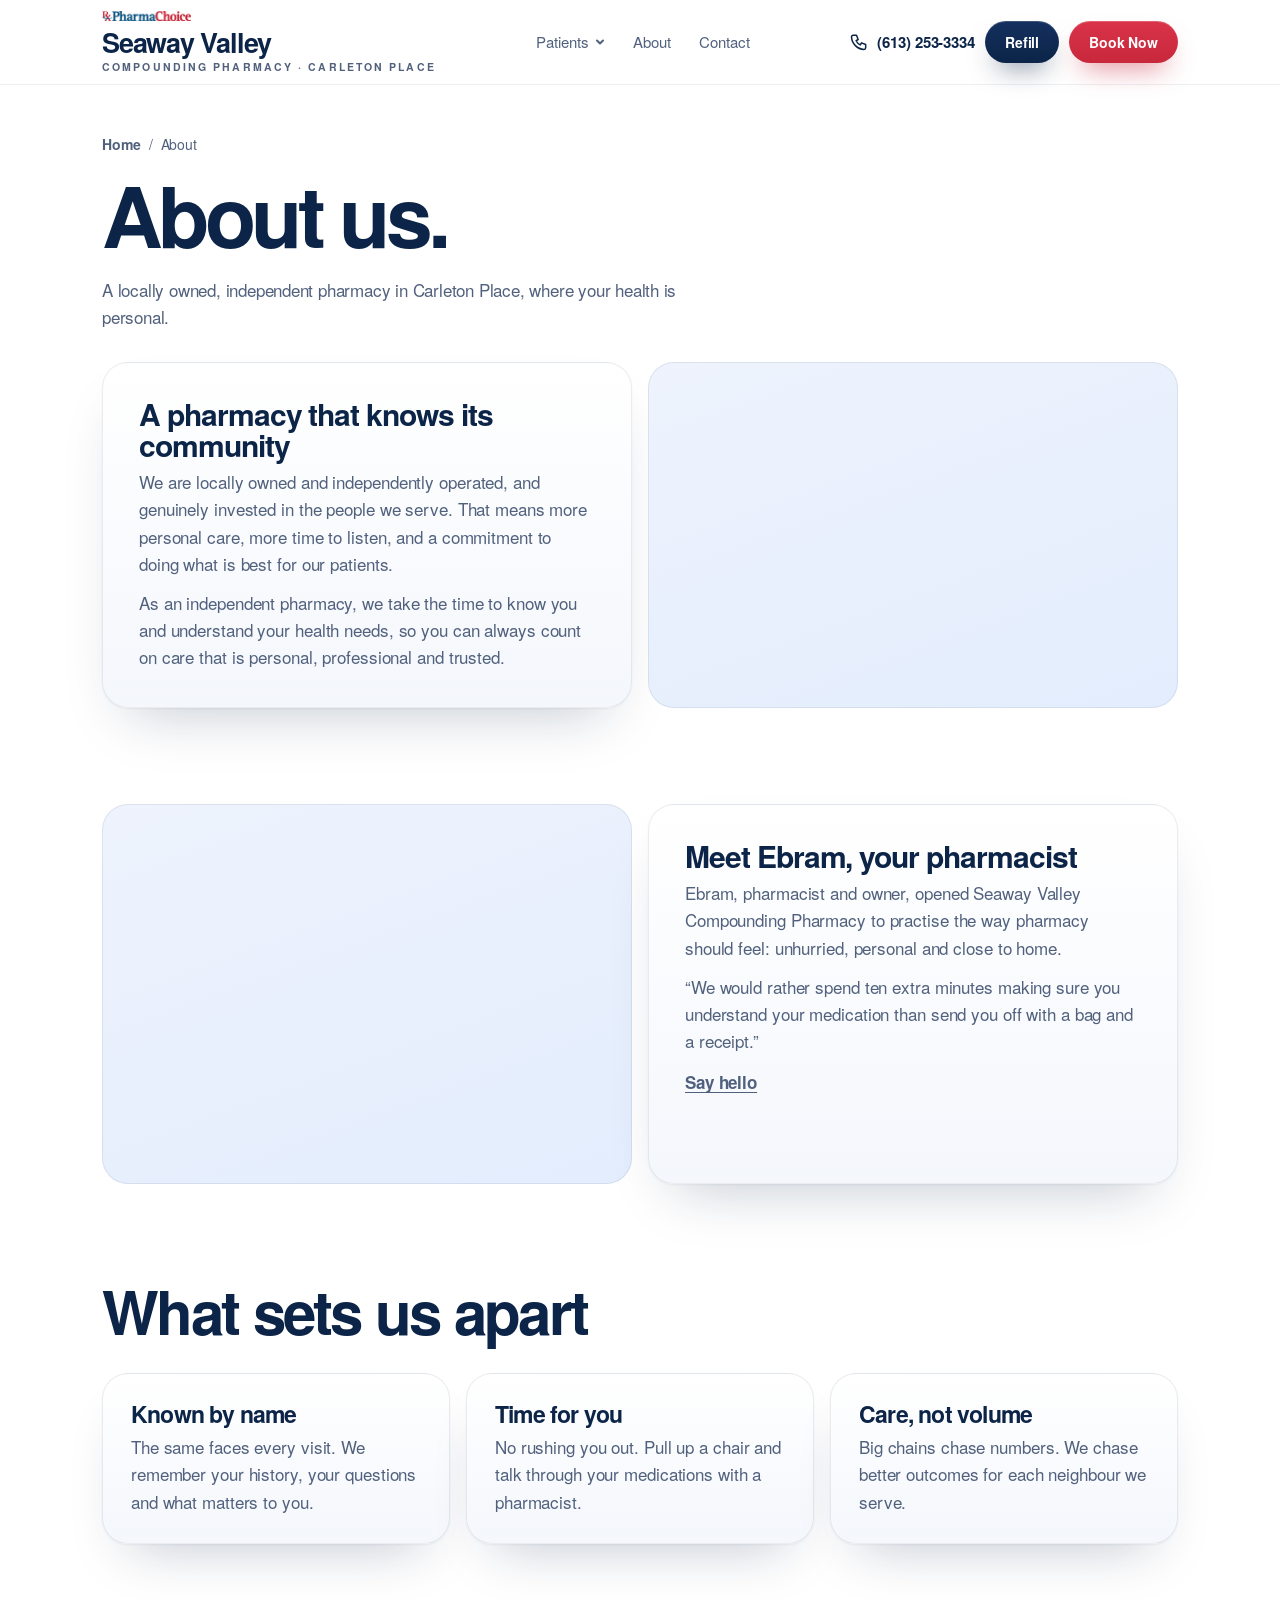
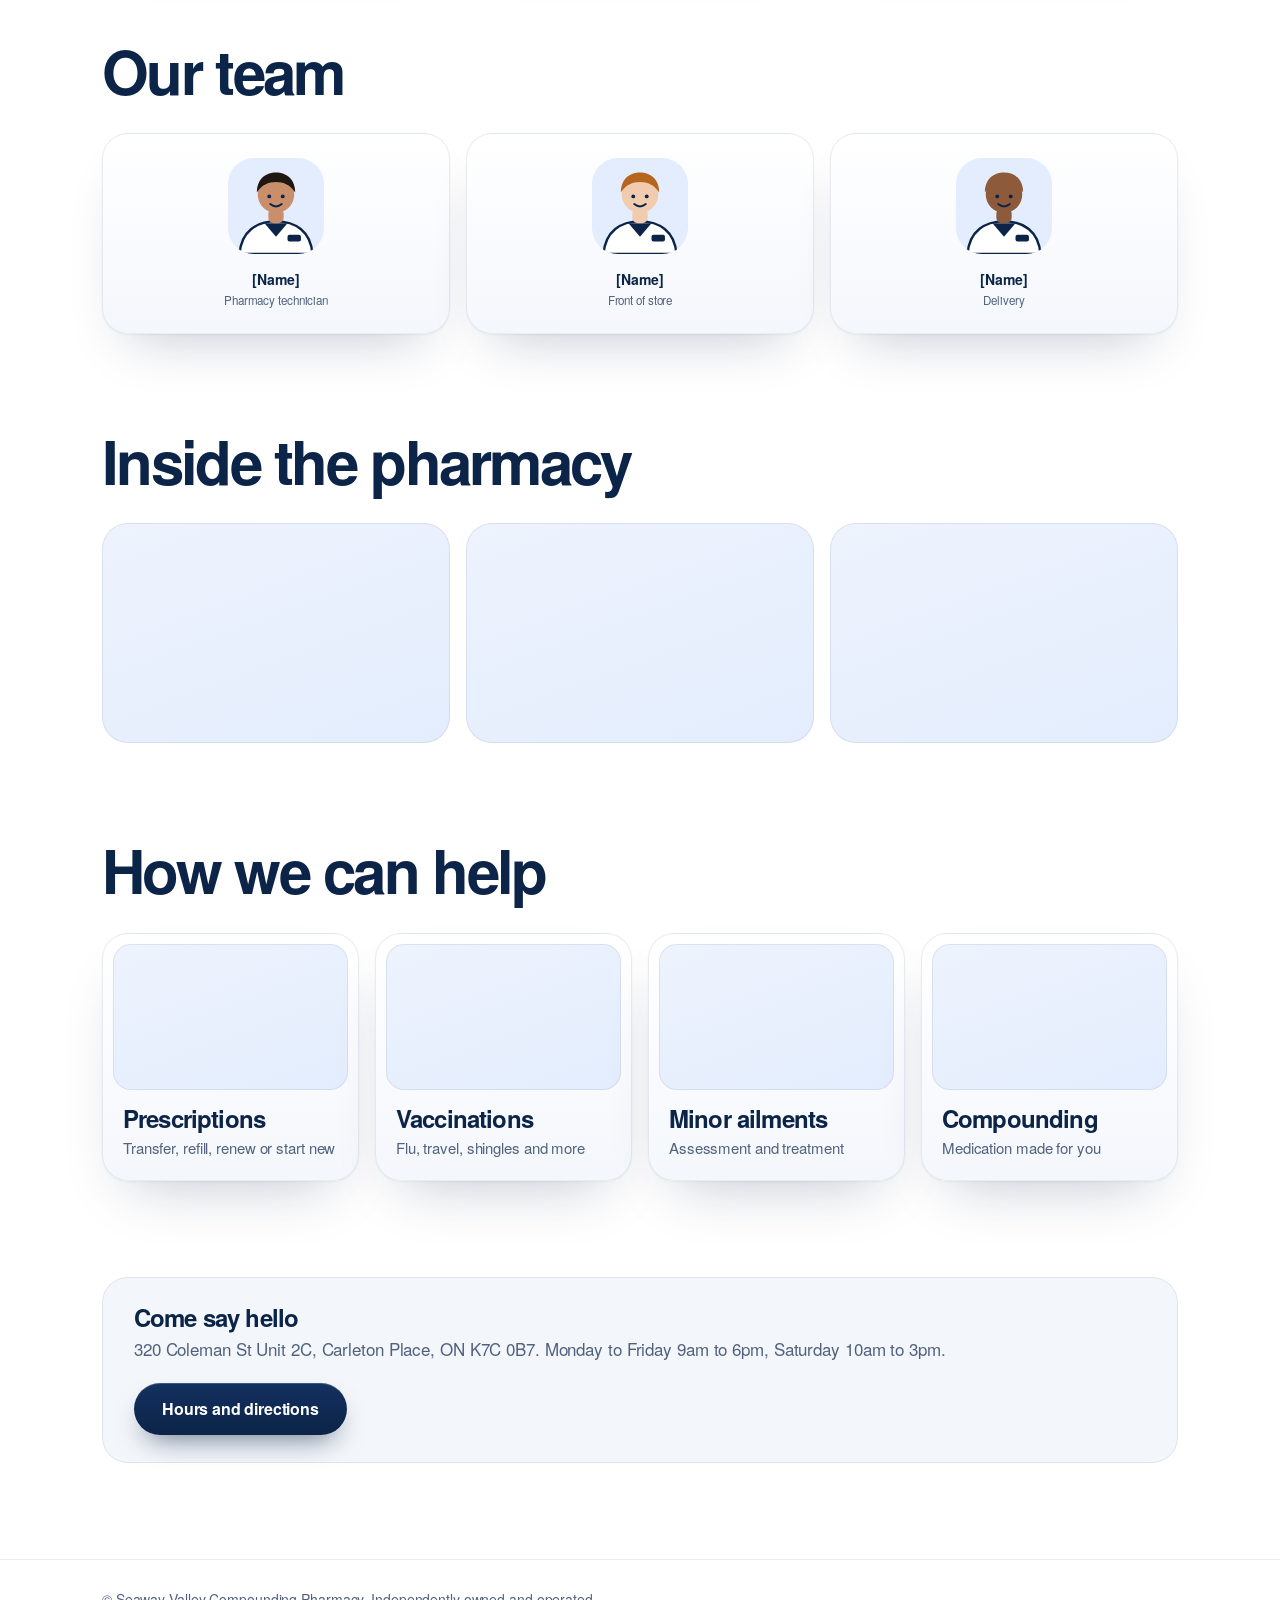
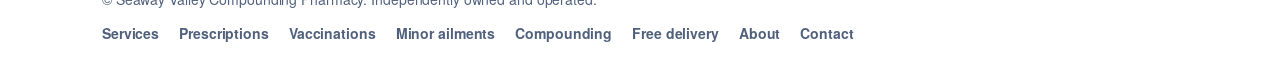
==== commit 7f48e6c1: "Draft: Carleton Place in logo, Contact nav link, hero headline/logo cycle Co-Authored-By: Claude Son" ====
--- a/about.html
+++ b/about.html
@@ -19,11 +19,12 @@
 </defs></svg>
 
 <header><div class="wrap nav">
-  <a class="logo" href="index.html" aria-label="Seaway Valley Compounding Pharmacy home"><span class="lg"><img class="lg-pc" src="[data-uri]" alt="PharmaChoice"><span class="lg-n">Seaway Valley</span><span class="lg-s">Compounding Pharmacy</span></span></a>
+  <a class="logo" href="index.html" aria-label="Seaway Valley Compounding Pharmacy, Carleton Place, home"><span class="lg"><img class="lg-pc" src="[data-uri]" alt="PharmaChoice"><span class="lg-c">Carleton Place</span><span class="lg-n">Seaway Valley</span><span class="lg-s">Compounding Pharmacy<span class="lg-cp">&nbsp;&middot;&nbsp;Carleton Place</span></span></span></a>
   <nav class="menu" id="menu" aria-label="Main">
     <div class="dw"><button class="dt" type="button" aria-expanded="false" aria-haspopup="true">Patients<svg viewBox="0 0 10 10"><path d="M2 3.5l3 3 3-3"/></svg></button>
       <div class="dm"><a href="services.html">Services</a><a href="prescriptions.html">Prescriptions</a><a href="vaccinations.html">Vaccinations</a><a href="minor-ailments.html">Minor ailments</a><a href="compounding.html">Compounding</a><a href="free-delivery.html">Free delivery</a></div></div>
     <div class="dw"><a class="dt dl" href="about.html">About</a></div>
+    <div class="dw"><a class="dt dl" href="index.html#contact">Contact</a></div>
     <a class="mobonly first" href="prescriptions.html#refill">Refill a prescription</a><a class="mobonly" href="tel:+16132533334">Call (613) 253-3334</a>
   </nav>
   <div class="navr">
--- a/site.css
+++ b/site.css
@@ -709,3 +709,24 @@
 .aboutcrew .crew svg{width:96px;height:96px}
 @media (max-width:700px){.aboutcrew .crew{grid-template-columns:1fr}}
 .menu .dw>a.dt.dl{display:inline-flex;text-decoration:none;color:inherit}
+.lg-s::before{display:none!important}.lg-s{gap:0!important}
+
+/* logo: Carleton Place */
+.logo .lg-c{display:none;font-family:Manrope,system-ui,sans-serif;font-weight:700;font-size:9px;letter-spacing:.16em;text-transform:uppercase;color:#51617D;margin:0 0 2px 8px}
+.logo .lg-pc{display:inline-block}
+@media (max-width:640px){.lg-cp{display:none}.logo .lg{display:grid;grid-template-columns:auto 1fr;align-items:center}.logo .lg-c{display:block;grid-column:2;justify-self:start;margin:0 0 2px 7px;font-size:8px;line-height:1;white-space:nowrap}.logo .lg-pc{grid-column:1}.logo .lg-n,.logo .lg-s{grid-column:1/-1}}
+/* hero: headline <-> logo cycle */
+.hswap{display:grid}
+.hswap>*{grid-area:1/1}
+.hs-a{margin:26px 0 22px}
+.hs-a .w{display:inline-block;animation:hsA 15s cubic-bezier(.45,0,.2,1) infinite both;animation-delay:calc(var(--i)*.09s)}
+.hs-b{align-self:center;justify-self:start;display:flex;flex-direction:column;align-items:flex-start;gap:0;padding:18px 0}
+.hs-b>*{animation:hsB 15s cubic-bezier(.45,0,.2,1) infinite both;animation-delay:calc(var(--j,0)*.12s)}
+.hs-b>:nth-child(2){--j:1}.hs-b>:nth-child(3){--j:2}.hs-b>:nth-child(4){--j:3}
+.hl-pc{height:clamp(18px,3.2vw,38px);width:auto;display:block;margin-bottom:clamp(8px,1.4vw,18px)}
+.hl-n{font-family:var(--hf);font-weight:700;font-size:clamp(40px,11.5vw,104px);line-height:.96;letter-spacing:-.06em;color:#0B2447;white-space:nowrap}
+.hl-s{font-family:Manrope,system-ui,sans-serif;font-weight:700;font-size:clamp(11px,1.5vw,19px);letter-spacing:.24em;text-transform:uppercase;color:#51617D;margin-top:clamp(12px,1.8vw,22px)}
+.hl-c{font-family:var(--hf);font-weight:600;font-size:clamp(22px,3.6vw,44px);letter-spacing:-.035em;color:#1F4E9C;margin-top:clamp(8px,1.2vw,14px)}
+@keyframes hsA{0%,38%{opacity:1;transform:none;filter:blur(0)}46%{opacity:0;transform:translateY(-30px);filter:blur(12px)}47%,93%{opacity:0;transform:translateY(30px);filter:blur(12px)}100%{opacity:1;transform:none;filter:blur(0)}}
+@keyframes hsB{0%,44%{opacity:0;transform:translateY(30px) scale(.97);filter:blur(12px)}54%,88%{opacity:1;transform:none;filter:blur(0)}96%,100%{opacity:0;transform:translateY(-30px) scale(1.02);filter:blur(12px)}}
+@media (prefers-reduced-motion:reduce){.hs-b{display:none}.hs-a .w{animation:none}}
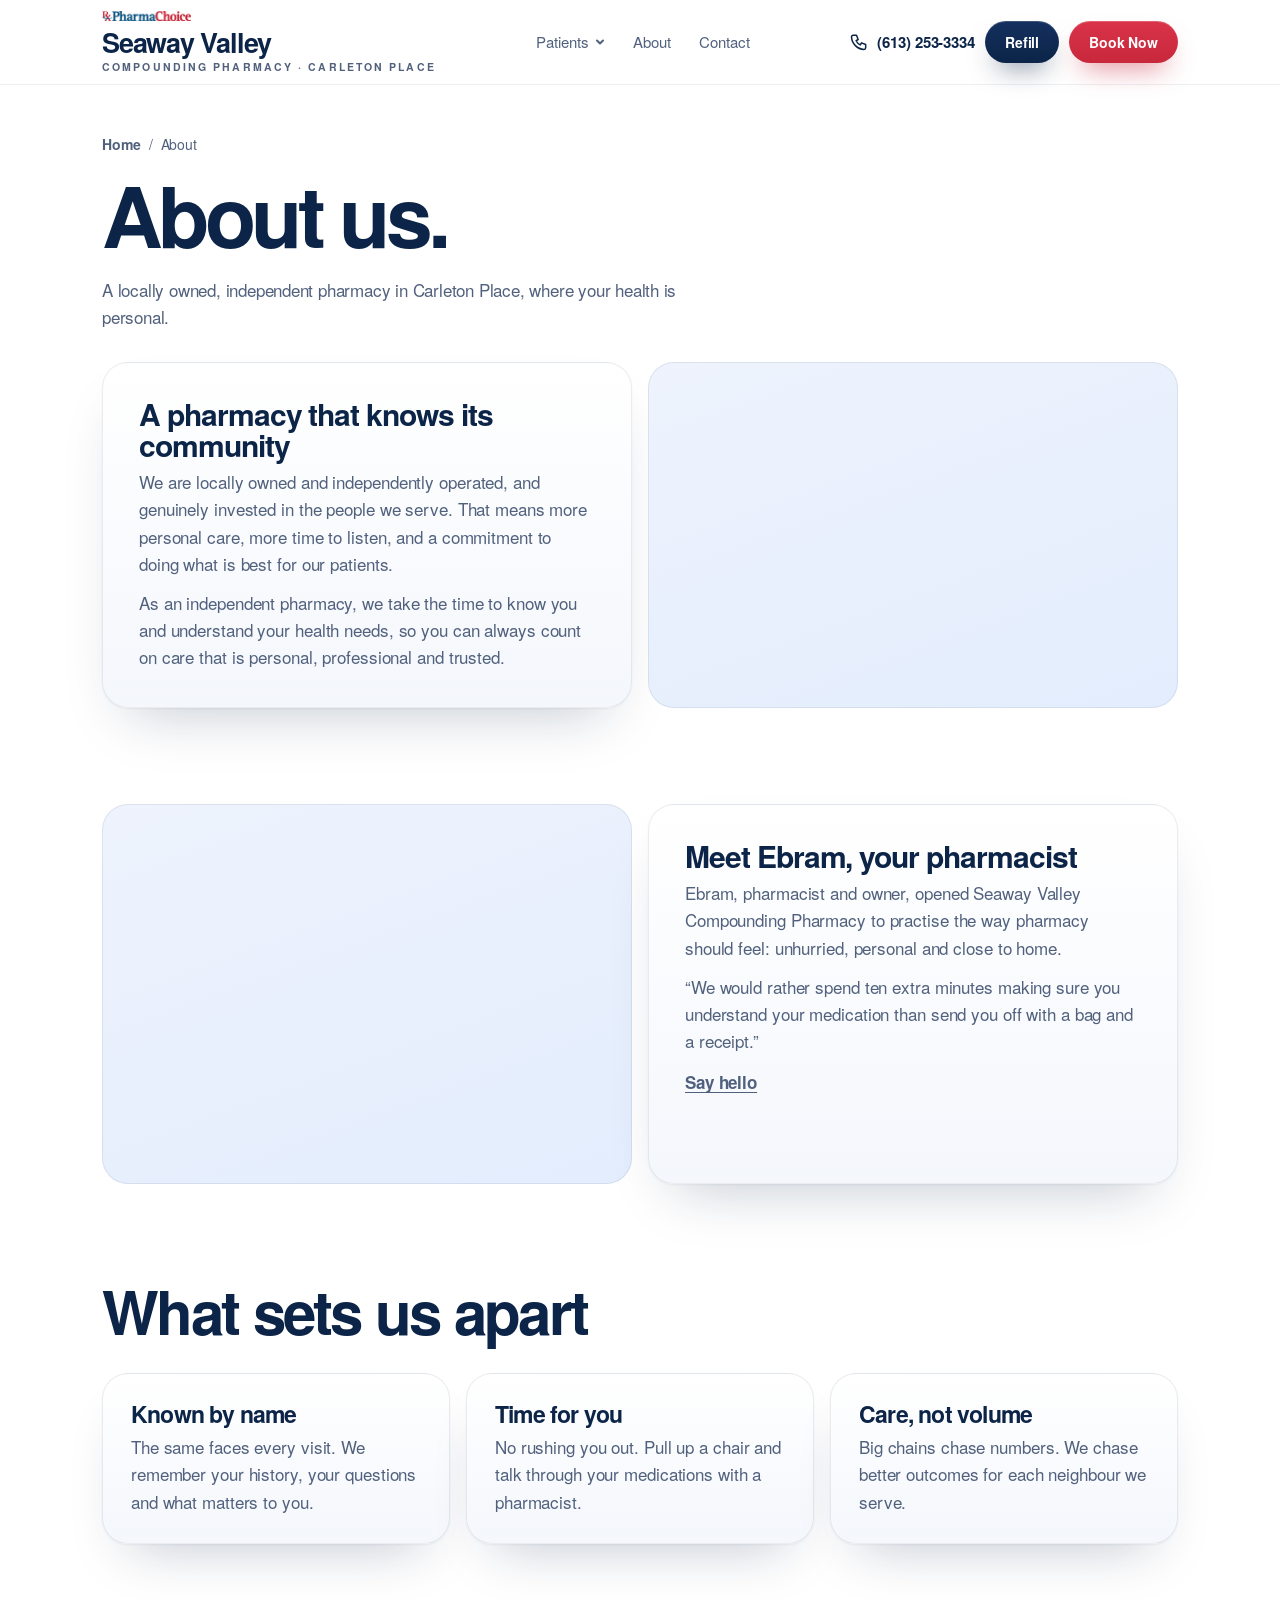
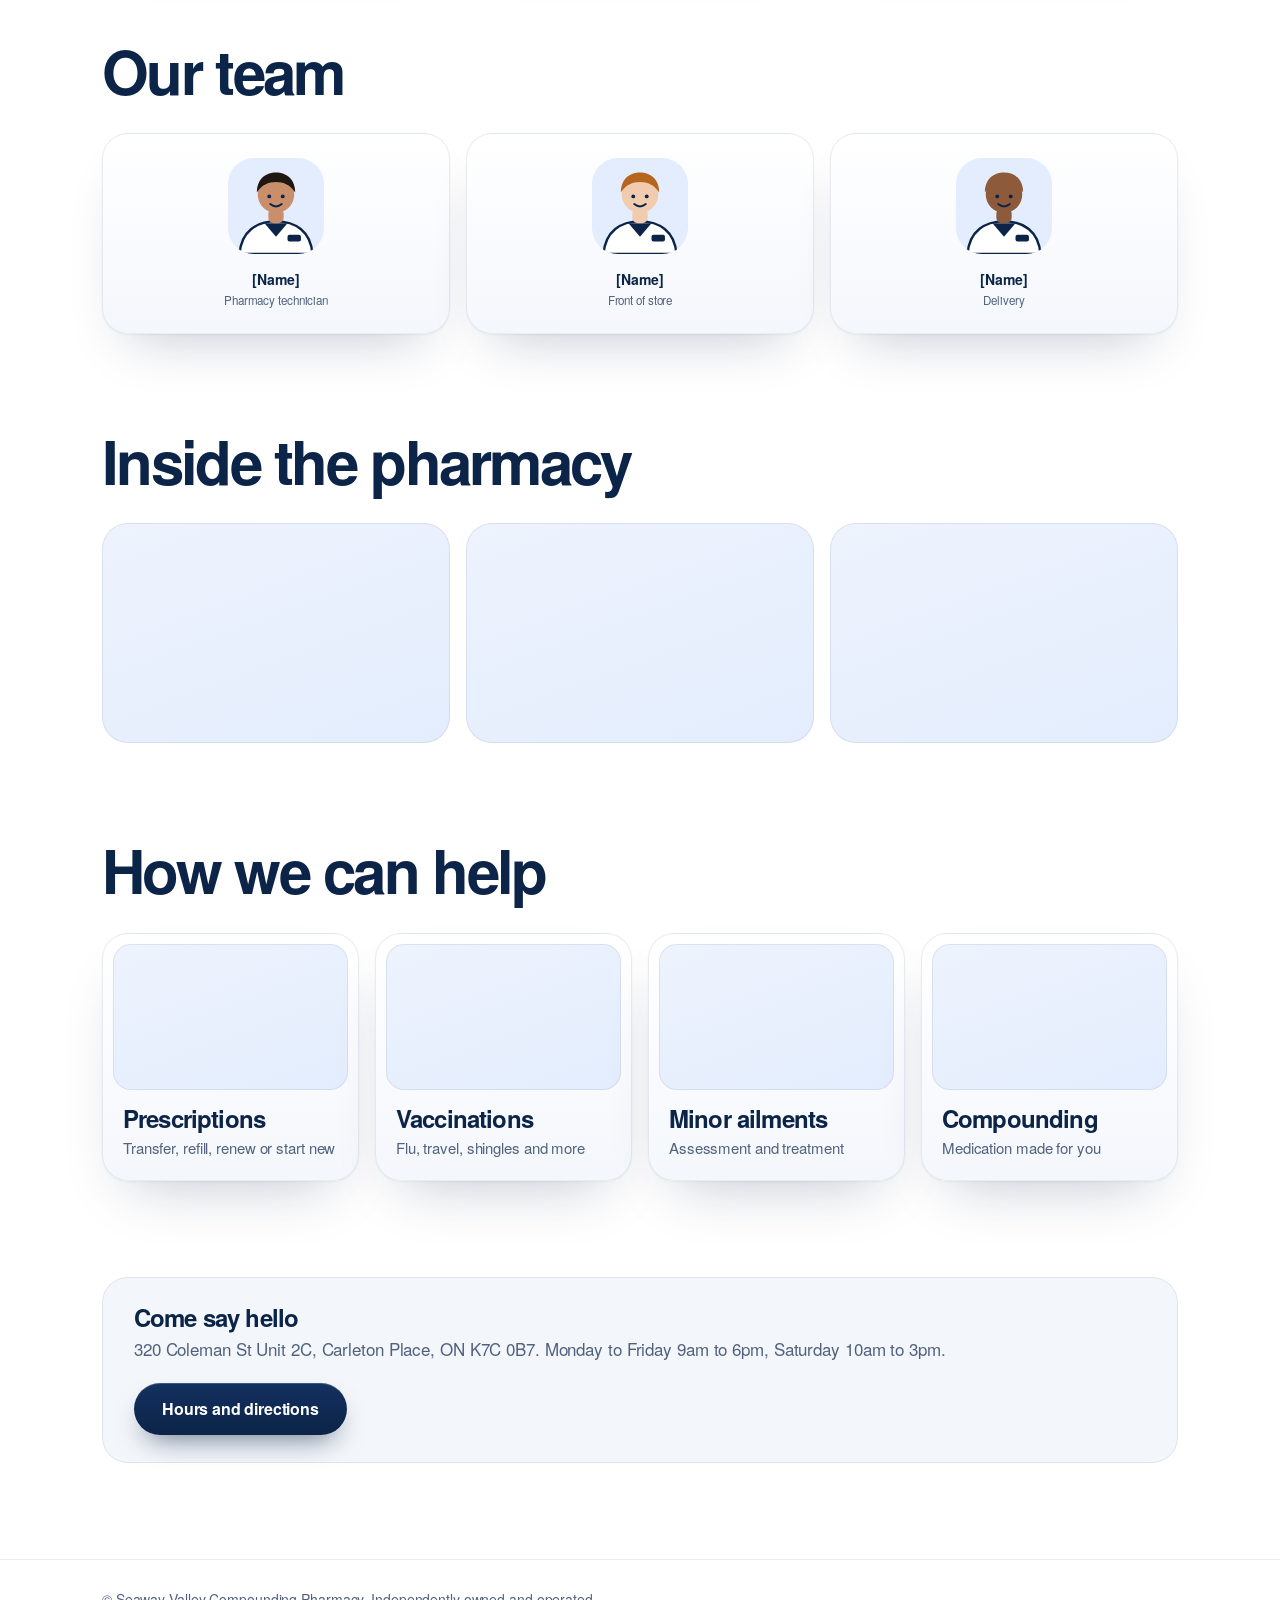
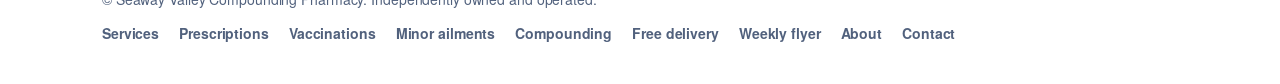
==== commit 4e9e364f: "Draft: dedicated Weekly flyer page, home teaser, nav + footer links Co-Authored-By: Claude Sonnet 5." ====
--- a/about.html
+++ b/about.html
@@ -22,7 +22,7 @@
   <a class="logo" href="index.html" aria-label="Seaway Valley Compounding Pharmacy, Carleton Place, home"><span class="lg"><img class="lg-pc" src="[data-uri]" alt="PharmaChoice"><span class="lg-c">Carleton Place</span><span class="lg-n">Seaway Valley</span><span class="lg-s">Compounding Pharmacy<span class="lg-cp">&nbsp;&middot;&nbsp;Carleton Place</span></span></span></a>
   <nav class="menu" id="menu" aria-label="Main">
     <div class="dw"><button class="dt" type="button" aria-expanded="false" aria-haspopup="true">Patients<svg viewBox="0 0 10 10"><path d="M2 3.5l3 3 3-3"/></svg></button>
-      <div class="dm"><a href="services.html">Services</a><a href="prescriptions.html">Prescriptions</a><a href="vaccinations.html">Vaccinations</a><a href="minor-ailments.html">Minor ailments</a><a href="compounding.html">Compounding</a><a href="free-delivery.html">Free delivery</a></div></div>
+      <div class="dm"><a href="services.html">Services</a><a href="prescriptions.html">Prescriptions</a><a href="vaccinations.html">Vaccinations</a><a href="minor-ailments.html">Minor ailments</a><a href="compounding.html">Compounding</a><a href="free-delivery.html">Free delivery</a><a href="flyer.html">Weekly flyer</a></div></div>
     <div class="dw"><a class="dt dl" href="about.html">About</a></div>
     <div class="dw"><a class="dt dl" href="index.html#contact">Contact</a></div>
     <a class="mobonly first" href="prescriptions.html#refill">Refill a prescription</a><a class="mobonly" href="tel:+16132533334">Call (613) 253-3334</a>
@@ -36,18 +36,18 @@
 </div></header>
 
 <main id="top">
-<section class="phero"><div class="wrap"><p class="crumb"><a href="index.html">Home</a><span aria-hidden="true">/</span>About</p><h1>About us.</h1><p class="lead">A locally owned, independent pharmacy in Carleton Place, where your health is personal.</p></div></section><section style="padding-top:0"><div class="wrap"><div class="split"><div class="card big"><h3>A pharmacy that knows its community</h3><p>We are locally owned and independently operated, and genuinely invested in the people we serve. That means more personal care, more time to listen, and a commitment to doing what is best for our patients.</p><p>As an independent pharmacy, we take the time to know you and understand your health needs, so you can always count on care that is personal, professional and trusted.</p></div><div class="phimg" role="img" aria-label="Photo placeholder"></div></div></div></section><section style="padding-top:0"><div class="wrap"><div class="split rev"><div class="phimg tall" role="img" aria-label="Photo of your pharmacist (coming soon)"></div><div class="card big"><h3>Meet Ebram, your pharmacist</h3><p>Ebram, pharmacist and owner, opened Seaway Valley Compounding Pharmacy to practise the way pharmacy should feel: unhurried, personal and close to home.</p><p>&ldquo;We would rather spend ten extra minutes making sure you understand your medication than send you off with a bag and a receipt.&rdquo;</p><p style="margin-top:14px"><a class="tl" href="index.html#contact">Say hello</a></p></div></div></div></section><section style="padding-top:0"><div class="wrap"><div class="sec-h"><h2>What sets us apart</h2></div><div class="cards c3" style="margin-top:32px"><div class="card"><h3>Known by name</h3><p>The same faces every visit. We remember your history, your questions and what matters to you.</p></div><div class="card"><h3>Time for you</h3><p>No rushing you out. Pull up a chair and talk through your medications with a pharmacist.</p></div><div class="card"><h3>Care, not volume</h3><p>Big chains chase numbers. We chase better outcomes for each neighbour we serve.</p></div></div></div></section><section style="padding-top:0"><div class="wrap"><div class="sec-h"><h2>Our team</h2></div><div class="aboutcrew" style="margin-top:32px"><div class="crew">
-      <figure><svg viewBox="0 0 100 100" style="--skin:#C98F6B;--hair:#1F1712" aria-hidden="true"><use href="#av"/></svg><figcaption>[Name]<small>Pharmacy technician</small></figcaption></figure>
-      <figure><svg viewBox="0 0 100 100" style="--skin:#F1CBAE;--hair:#B5651D" aria-hidden="true"><use href="#av"/></svg><figcaption>[Name]<small>Front of store</small></figcaption></figure>
-      <figure><svg viewBox="0 0 100 100" style="--skin:#8D5A3C;--hair:#8D5A3C" aria-hidden="true"><use href="#av"/></svg><figcaption>[Name]<small>Delivery</small></figcaption></figure>
-    </div></div></div></section><section style="padding-top:0"><div class="wrap"><div class="sec-h"><h2>Inside the pharmacy</h2></div><div class="cards c3" style="margin-top:32px"><div class="phimg" role="img" aria-label="Photo placeholder"></div><div class="phimg" role="img" aria-label="Photo placeholder"></div><div class="phimg" role="img" aria-label="Photo placeholder"></div></div></div></section><section style="padding-top:0"><div class="wrap"><div class="sec-h"><h2>How we can help</h2></div><div class="svc4" style="margin-top:32px">
-<a href="prescriptions.html"><span class="si" role="img" aria-label="Photo placeholder"></span><span class="sb"><h3>Prescriptions</h3><p>Transfer, refill, renew or start new</p></span></a>
-<a href="vaccinations.html"><span class="si" role="img" aria-label="Photo placeholder"></span><span class="sb"><h3>Vaccinations</h3><p>Flu, travel, shingles and more</p></span></a>
-<a href="minor-ailments.html"><span class="si" role="img" aria-label="Photo placeholder"></span><span class="sb"><h3>Minor ailments</h3><p>Assessment and treatment</p></span></a>
-<a href="compounding.html"><span class="si" role="img" aria-label="Photo placeholder"></span><span class="sb"><h3>Compounding</h3><p>Medication made for you</p></span></a>
-</div></div></section><section style="padding-top:0"><div class="wrap"><div class="band"><div><h3>Come say hello</h3><p>320 Coleman St Unit 2C, Carleton Place, ON K7C 0B7. Monday to Friday 9am to 6pm, Saturday 10am to 3pm.</p></div><a class="btn pri" href="index.html#contact">Hours and directions</a></div></div></section>
+<section class="phero"><div class="wrap"><p class="crumb"><a href="index.html">Home</a><span aria-hidden="true">/</span>About</p><h1><!--ed:about.549abd1e|text|About|About us.|Page title-->About us.<!--/ed--></h1><p class="lead"><!--ed:about.dd9aaca0|text|About|About us.|Intro text::under the heading-->A locally owned, independent pharmacy in Carleton Place, where your health is personal.<!--/ed--></p></div></section><section style="padding-top:0"><div class="wrap"><div class="split"><div class="card big"><h3><!--ed:about.d6b5a866|text|About|About us.|Card 1 title-->A pharmacy that knows its community<!--/ed--></h3><p><!--ed:about.84829884|area|About|About us.|Card 1 text::under “A pharmacy that knows its communi…”-->We are locally owned and independently operated, and genuinely invested in the people we serve. That means more personal care, more time to listen, and a commitment to doing what is best for our patients.<!--/ed--></p><p><!--ed:about.6e57bf14|area|About|About us.|Card 1 text, paragraph 2::under “A pharmacy that knows its communi…”-->As an independent pharmacy, we take the time to know you and understand your health needs, so you can always count on care that is personal, professional and trusted.<!--/ed--></p></div><!--img:about.img1|About|About us.|Photo next to “Meet Ebram, your pharmacist”|div|phimg--><div class="phimg" role="img" aria-label="Photo placeholder"></div><!--/img--></div></div></section><section style="padding-top:0"><div class="wrap"><div class="split rev"><!--img:about.img2|About|About us.|Photo of your pharmacist|div|phimg tall--><div class="phimg tall" role="img" aria-label="Photo of your pharmacist (coming soon)"></div><!--/img--><div class="card big"><h3><!--ed:about.6821735a|text|About|About us.|Card 2 title-->Meet Ebram, your pharmacist<!--/ed--></h3><p><!--ed:about.7ec957b8|area|About|About us.|Card 2 text::under “Meet Ebram, your pharmacist”-->Ebram, pharmacist and owner, opened Seaway Valley Compounding Pharmacy to practise the way pharmacy should feel: unhurried, personal and close to home.<!--/ed--></p><p><!--ed:about.00865bf4|area|About|About us.|Card 2 text, paragraph 2::under “Meet Ebram, your pharmacist”-->&ldquo;We would rather spend ten extra minutes making sure you understand your medication than send you off with a bag and a receipt.&rdquo;<!--/ed--></p><p style="margin-top:14px"><a class="tl" href="index.html#contact">Say hello</a></p></div></div></div></section><section style="padding-top:0"><div class="wrap"><div class="sec-h"><h2><!--ed:about.dbeadebf|text|About|What sets us apart|Section heading-->What sets us apart<!--/ed--></h2></div><div class="cards c3" style="margin-top:32px"><div class="card"><h3><!--ed:about.e7322224|text|About|What sets us apart|Card 1 title-->Known by name<!--/ed--></h3><p><!--ed:about.8b7e85ec|text|About|What sets us apart|Card 1 text::under “Known by name”-->The same faces every visit. We remember your history, your questions and what matters to you.<!--/ed--></p></div><div class="card"><h3><!--ed:about.93d64b71|text|About|What sets us apart|Card 2 title-->Time for you<!--/ed--></h3><p><!--ed:about.1de893e6|text|About|What sets us apart|Card 2 text::under “Time for you”-->No rushing you out. Pull up a chair and talk through your medications with a pharmacist.<!--/ed--></p></div><div class="card"><h3><!--ed:about.36f40042|text|About|What sets us apart|Card 3 title-->Care, not volume<!--/ed--></h3><p><!--ed:about.9bb4810a|text|About|What sets us apart|Card 3 text::under “Care, not volume”-->Big chains chase numbers. We chase better outcomes for each neighbour we serve.<!--/ed--></p></div></div></div></section><section style="padding-top:0"><div class="wrap"><div class="sec-h"><h2><!--ed:about.e2a3be48|text|About|Our team|Section heading-->Our team<!--/ed--></h2></div><div class="aboutcrew" style="margin-top:32px"><div class="crew">
+      <figure><svg viewBox="0 0 100 100" style="--skin:#C98F6B;--hair:#1F1712" aria-hidden="true"><use href="#av"/></svg><figcaption><!--ed:about.7939d7d6|text|About|Our team|Team member 1 name-->[Name]<!--/ed--><small><!--ed:about.3cdc6555|text|About|Our team|Team member 1 job title-->Pharmacy technician<!--/ed--></small></figcaption></figure>
+      <figure><svg viewBox="0 0 100 100" style="--skin:#F1CBAE;--hair:#B5651D" aria-hidden="true"><use href="#av"/></svg><figcaption><!--ed:about.7939d7d6-1|text|About|Our team|Team member 2 name-->[Name]<!--/ed--><small><!--ed:about.0ff4650b|text|About|Our team|Team member 2 job title-->Front of store<!--/ed--></small></figcaption></figure>
+      <figure><svg viewBox="0 0 100 100" style="--skin:#8D5A3C;--hair:#8D5A3C" aria-hidden="true"><use href="#av"/></svg><figcaption><!--ed:about.7939d7d6-2|text|About|Our team|Team member 3 name-->[Name]<!--/ed--><small><!--ed:about.f99d653a|text|About|Our team|Team member 3 job title-->Delivery<!--/ed--></small></figcaption></figure>
+    </div></div></div></section><section style="padding-top:0"><div class="wrap"><div class="sec-h"><h2><!--ed:about.04c62ca5|text|About|Inside the pharmacy|Section heading-->Inside the pharmacy<!--/ed--></h2></div><div class="cards c3" style="margin-top:32px"><!--img:about.img3|About|Inside the pharmacy|Gallery photo 1|div|phimg--><div class="phimg" role="img" aria-label="Photo placeholder"></div><!--/img--><!--img:about.img4|About|Inside the pharmacy|Gallery photo 2|div|phimg--><div class="phimg" role="img" aria-label="Photo placeholder"></div><!--/img--><!--img:about.img5|About|Inside the pharmacy|Gallery photo 3|div|phimg--><div class="phimg" role="img" aria-label="Photo placeholder"></div><!--/img--></div></div></section><section style="padding-top:0"><div class="wrap"><div class="sec-h"><h2><!--ed:about.53699e87|text|About|How we can help|Section heading-->How we can help<!--/ed--></h2></div><div class="svc4" style="margin-top:32px">
+<a href="prescriptions.html"><!--img:about.img6|About|How we can help|Photo on the “Prescriptions” card|span|si--><span class="si" role="img" aria-label="Photo placeholder"></span><!--/img--><span class="sb"><h3><!--ed:about.c4abf940|text|About|How we can help|Card 1 title-->Prescriptions<!--/ed--></h3><p><!--ed:about.1eeec029|text|About|How we can help|Card 1 text::under “Prescriptions”-->Transfer, refill, renew or start new<!--/ed--></p></span></a>
+<a href="vaccinations.html"><!--img:about.img7|About|How we can help|Photo on the “Vaccinations” card|span|si--><span class="si" role="img" aria-label="Photo placeholder"></span><!--/img--><span class="sb"><h3><!--ed:about.c244afad|text|About|How we can help|Card 2 title-->Vaccinations<!--/ed--></h3><p><!--ed:about.5e825c08|text|About|How we can help|Card 2 text::under “Vaccinations”-->Flu, travel, shingles and more<!--/ed--></p></span></a>
+<a href="minor-ailments.html"><!--img:about.img8|About|How we can help|Photo on the “Minor ailments” card|span|si--><span class="si" role="img" aria-label="Photo placeholder"></span><!--/img--><span class="sb"><h3><!--ed:about.8e1094f5|text|About|How we can help|Card 3 title-->Minor ailments<!--/ed--></h3><p><!--ed:about.6ed891a2|text|About|How we can help|Card 3 text::under “Minor ailments”-->Assessment and treatment<!--/ed--></p></span></a>
+<a href="compounding.html"><!--img:about.img9|About|How we can help|Photo on the “Compounding” card|span|si--><span class="si" role="img" aria-label="Photo placeholder"></span><!--/img--><span class="sb"><h3><!--ed:about.e7e6a7bc|text|About|How we can help|Card 4 title-->Compounding<!--/ed--></h3><p><!--ed:about.179b94f3|text|About|How we can help|Card 4 text::under “Compounding”-->Medication made for you<!--/ed--></p></span></a>
+</div></div></section><section style="padding-top:0"><div class="wrap"><div class="band"><div><h3><!--ed:about.4c468c20|text|About|How we can help|Card 5 title-->Come say hello<!--/ed--></h3><p><!--ed:about.63a23c74|text|About|How we can help|Card 5 text::under “Come say hello”-->320 Coleman St Unit 2C, Carleton Place, ON K7C 0B7. Monday to Friday 9am to 6pm, Saturday 10am to 3pm.<!--/ed--></p></div><a class="btn pri" href="index.html#contact">Hours and directions</a></div></div></section>
 </main>
-<footer><div class="wrap fl"><span>© Seaway Valley Compounding Pharmacy. Independently owned and operated.</span><nav aria-label="Footer"><a href="services.html">Services</a><a href="prescriptions.html">Prescriptions</a><a href="vaccinations.html">Vaccinations</a><a href="minor-ailments.html">Minor ailments</a><a href="compounding.html">Compounding</a><a href="free-delivery.html">Free delivery</a><a href="about.html">About</a><a href="index.html#contact">Contact</a></nav></div></footer>
+<footer><div class="wrap fl"><span>© Seaway Valley Compounding Pharmacy. Independently owned and operated.</span><nav aria-label="Footer"><a href="services.html">Services</a><a href="prescriptions.html">Prescriptions</a><a href="vaccinations.html">Vaccinations</a><a href="minor-ailments.html">Minor ailments</a><a href="compounding.html">Compounding</a><a href="free-delivery.html">Free delivery</a><a href="flyer.html">Weekly flyer</a><a href="about.html">About</a><a href="index.html#contact">Contact</a></nav></div></footer>
 <script src="site.js" defer></script>
 </body>
 </html>
--- a/site.css
+++ b/site.css
@@ -730,3 +730,10 @@
 @keyframes hsA{0%,38%{opacity:1;transform:none;filter:blur(0)}46%{opacity:0;transform:translateY(-30px);filter:blur(12px)}47%,93%{opacity:0;transform:translateY(30px);filter:blur(12px)}100%{opacity:1;transform:none;filter:blur(0)}}
 @keyframes hsB{0%,44%{opacity:0;transform:translateY(30px) scale(.97);filter:blur(12px)}54%,88%{opacity:1;transform:none;filter:blur(0)}96%,100%{opacity:0;transform:translateY(-30px) scale(1.02);filter:blur(12px)}}
 @media (prefers-reduced-motion:reduce){.hs-b{display:none}.hs-a .w{animation:none}}
+/* photos placed through the admin */
+.has-img{position:relative;overflow:hidden;background:none!important}
+.has-img img{position:absolute;inset:0;width:100%;height:100%;object-fit:cover;display:block;border-radius:inherit}
+
+.flyerbox{margin-top:32px;background:linear-gradient(180deg,#fff,#F4F7FC);border:1px solid var(--ring);border-radius:var(--r2);box-shadow:var(--sh);padding:20px;overflow:hidden;min-height:240px}
+.flyerbox>div{width:100%}
+@media (max-width:640px){.flyerbox{padding:10px}}
